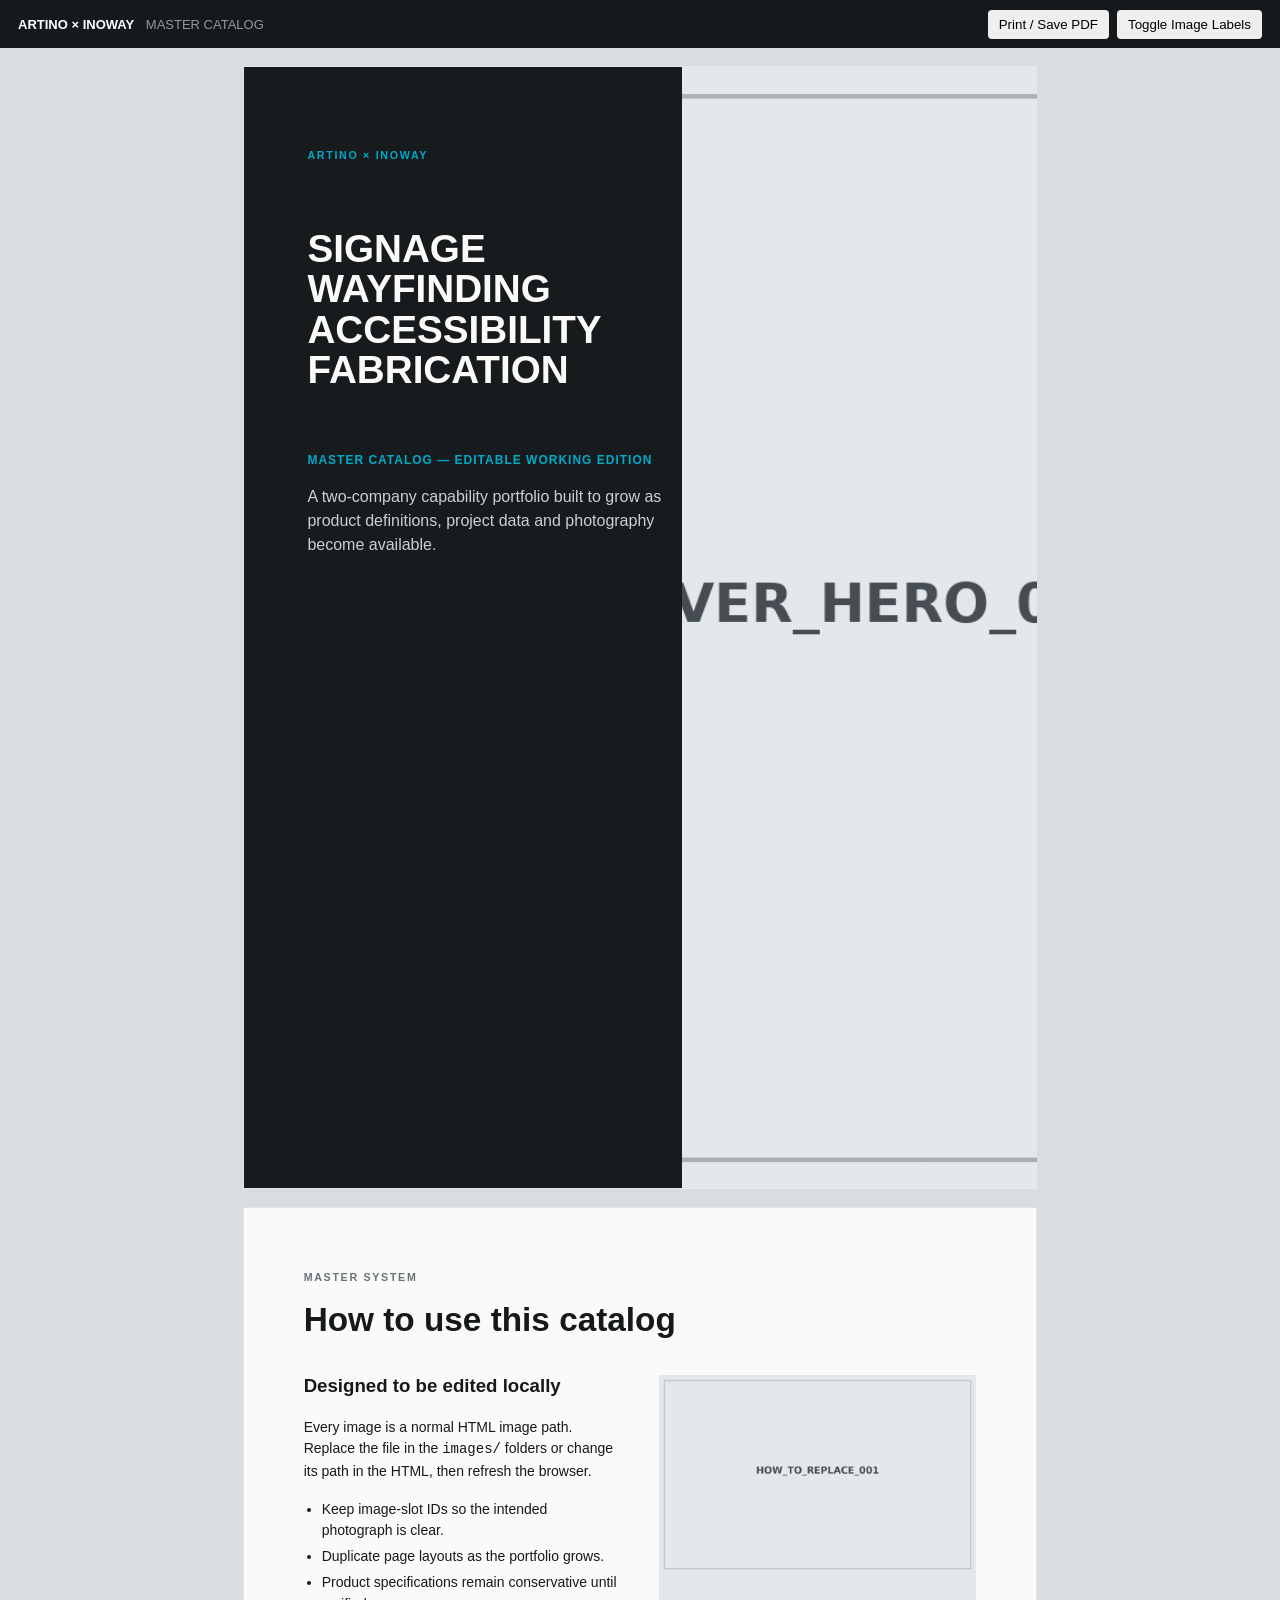
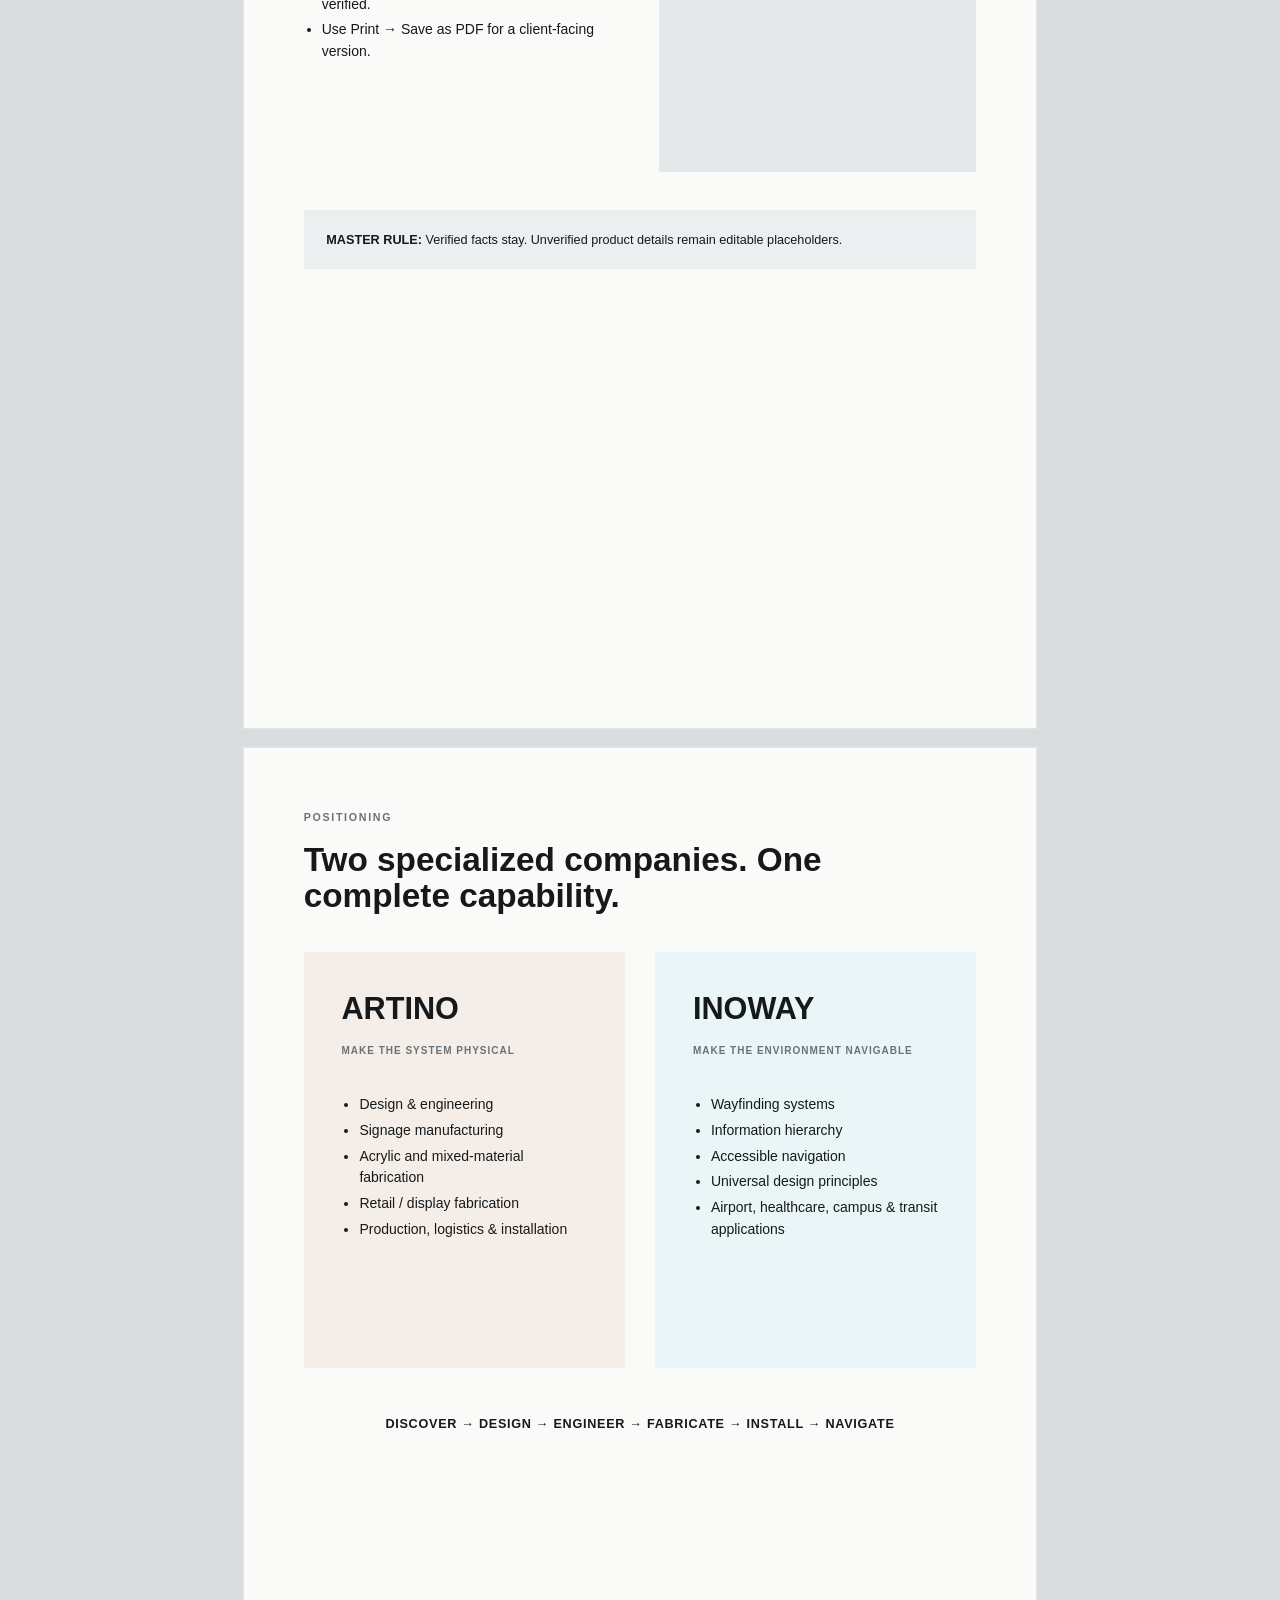
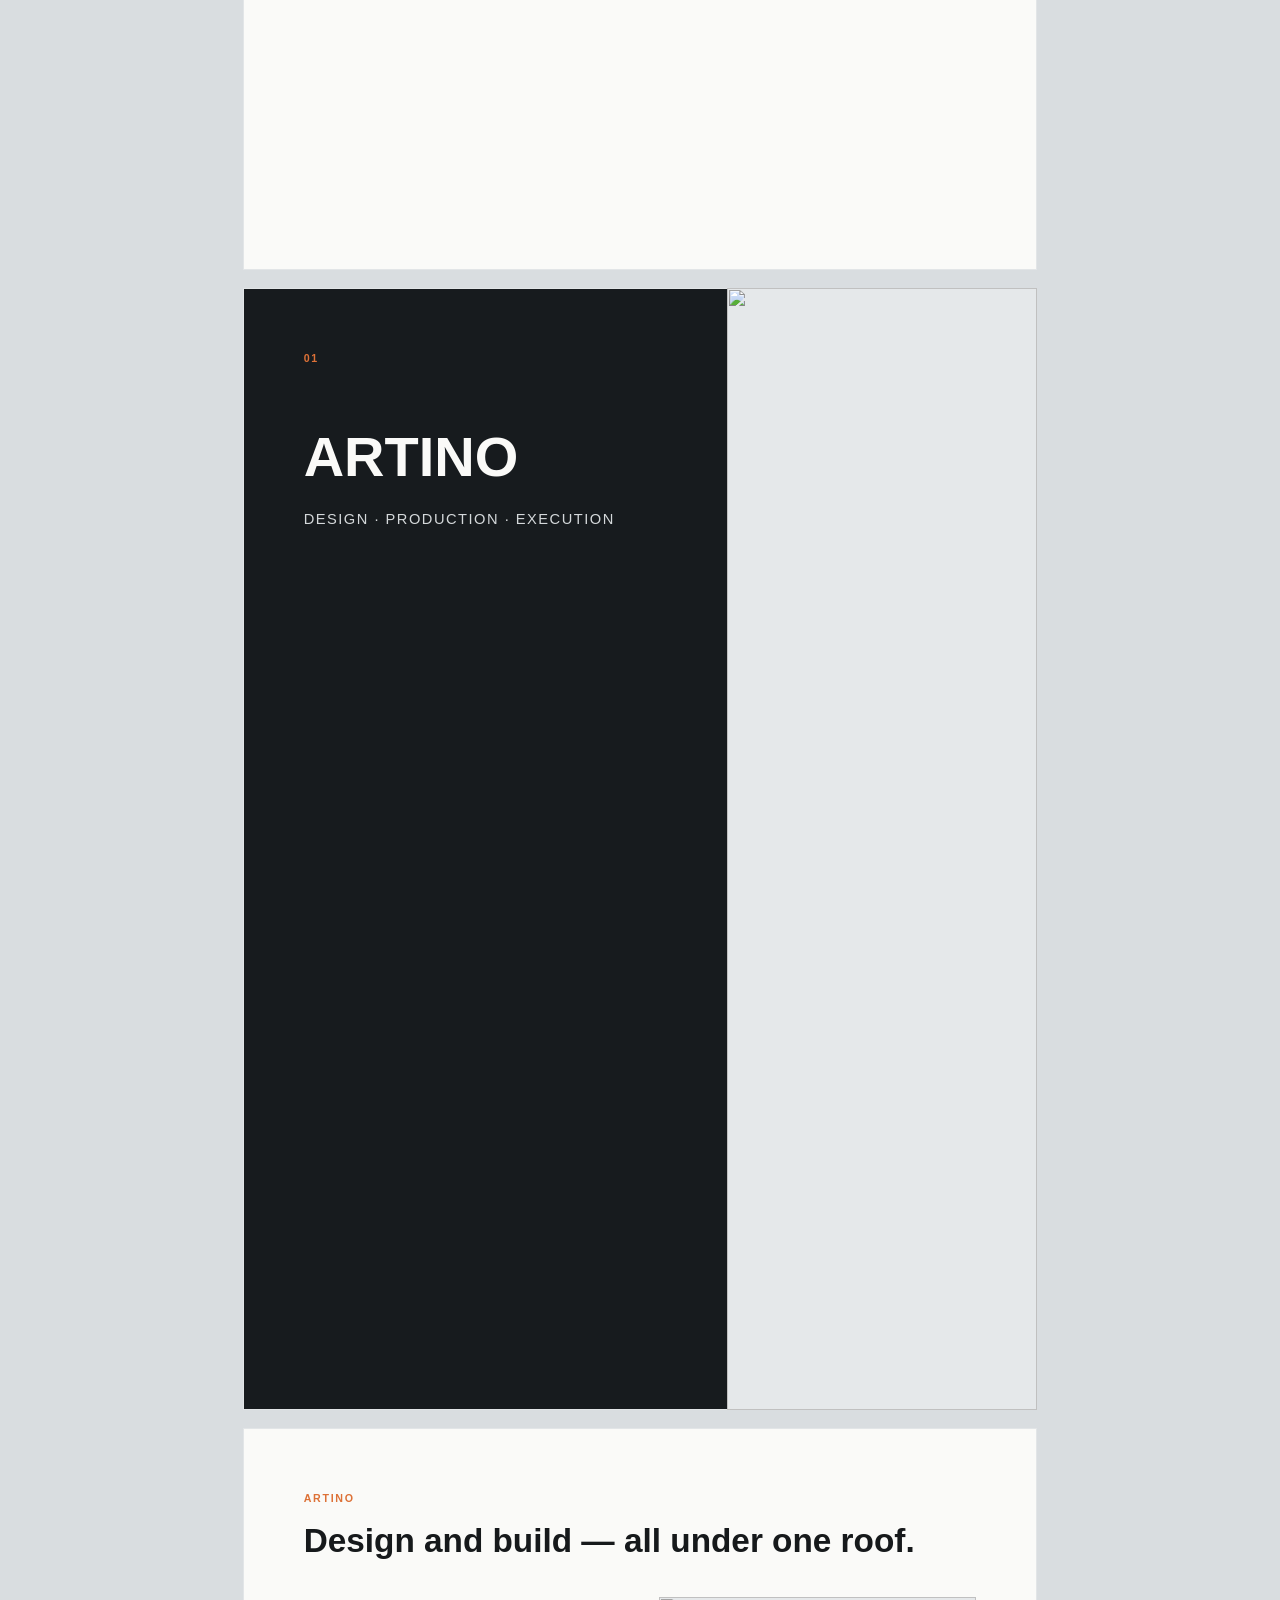
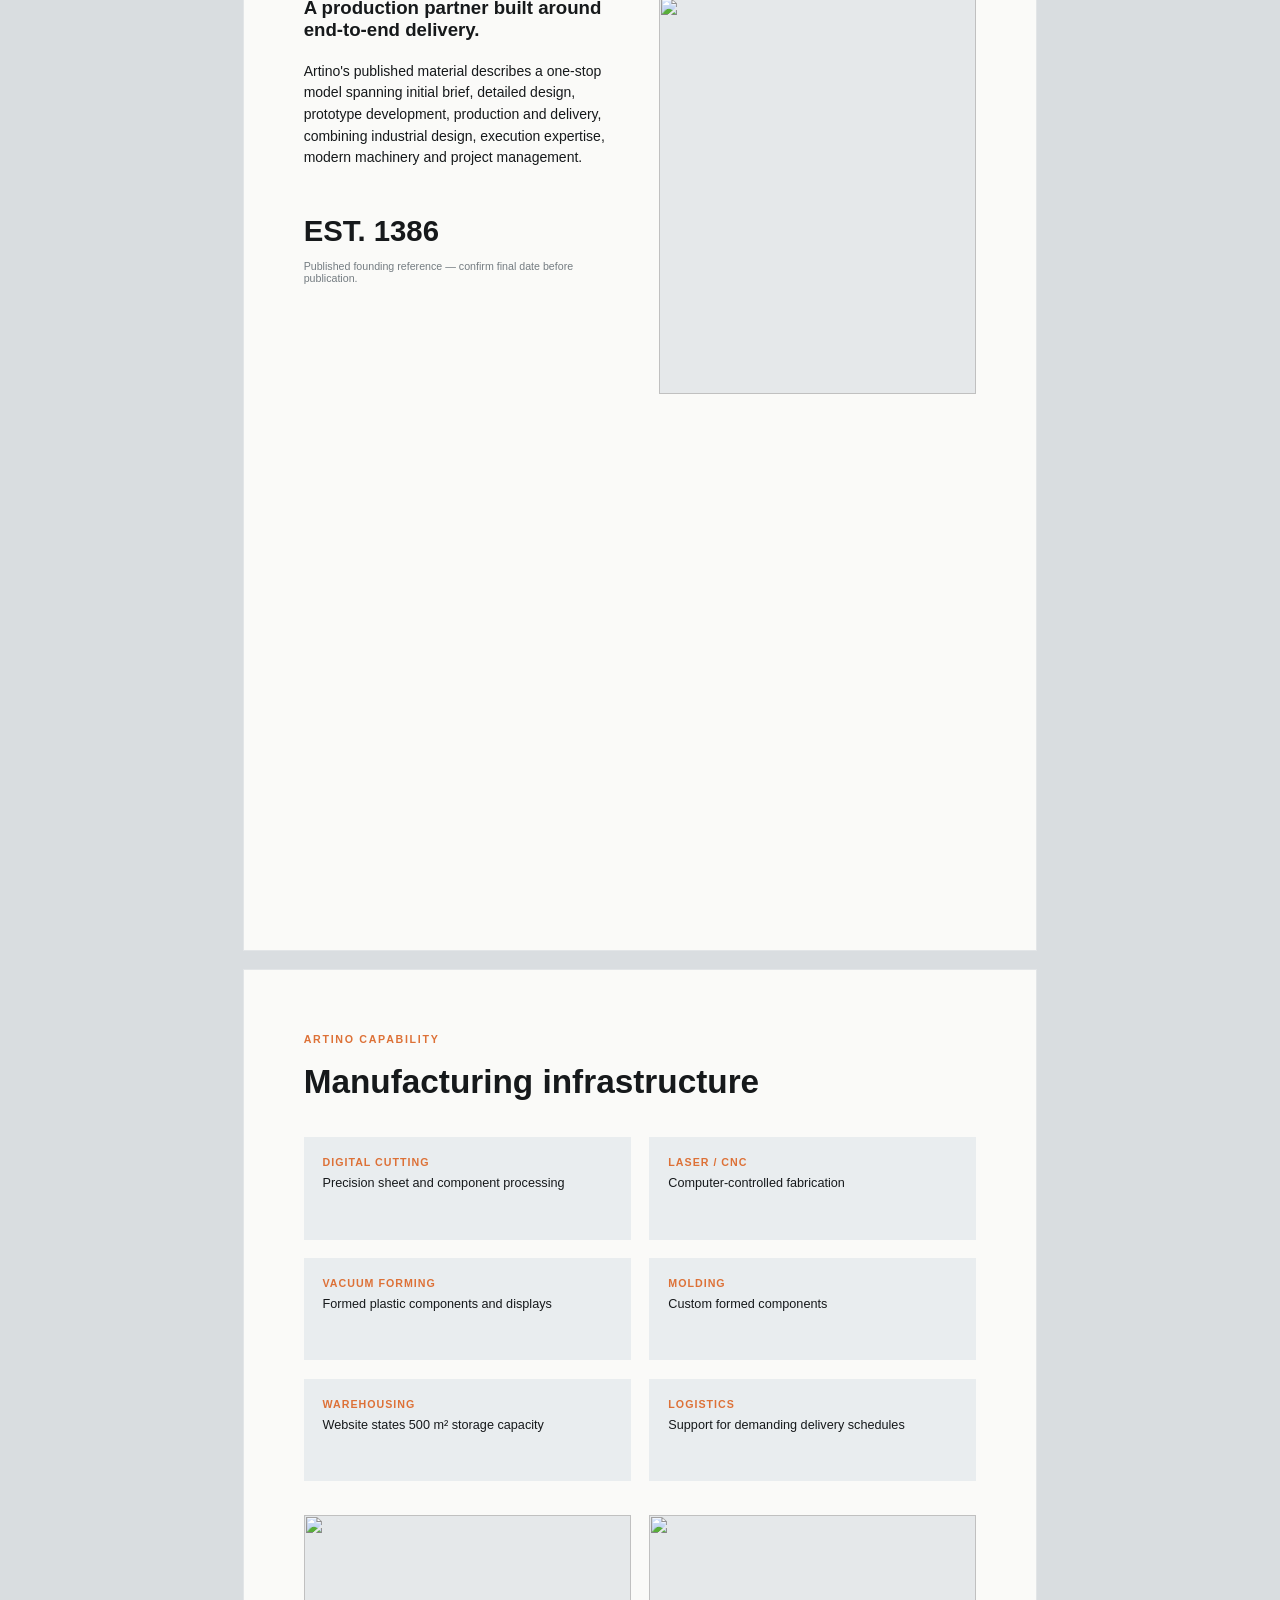
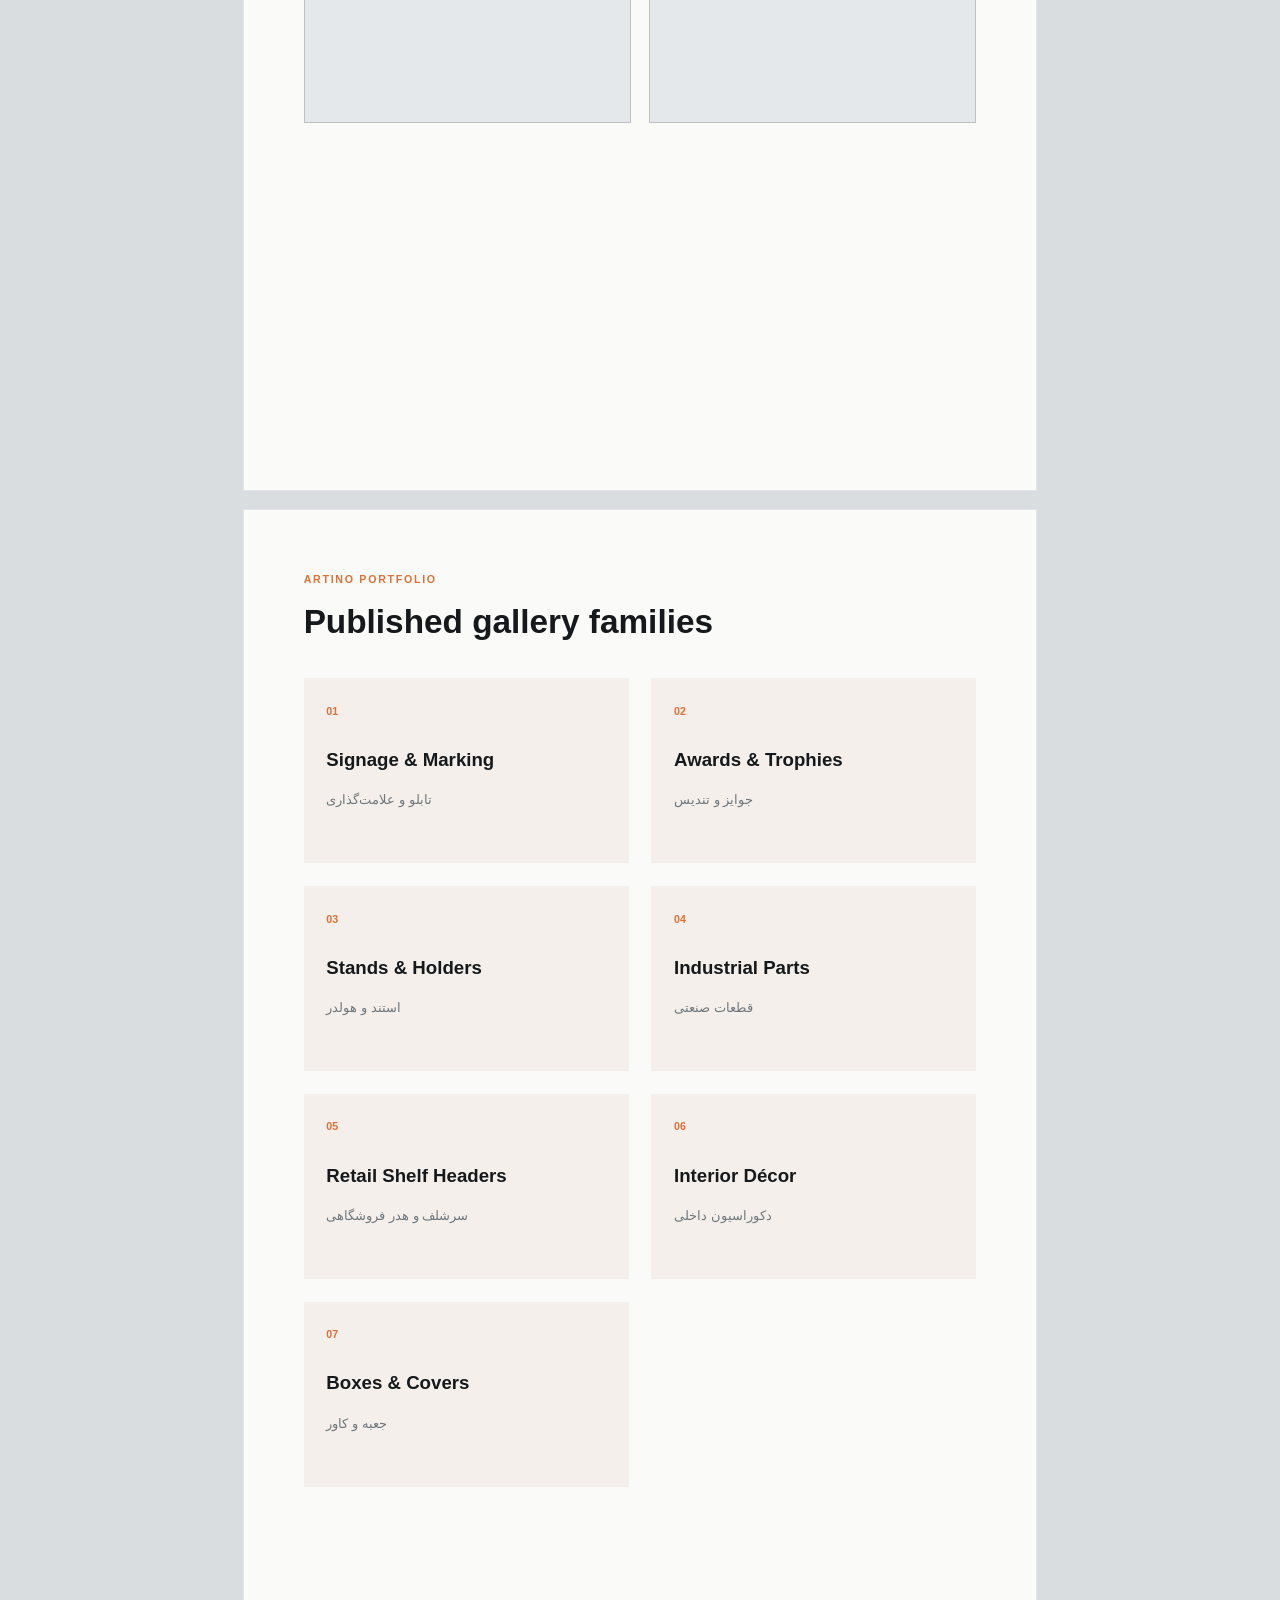
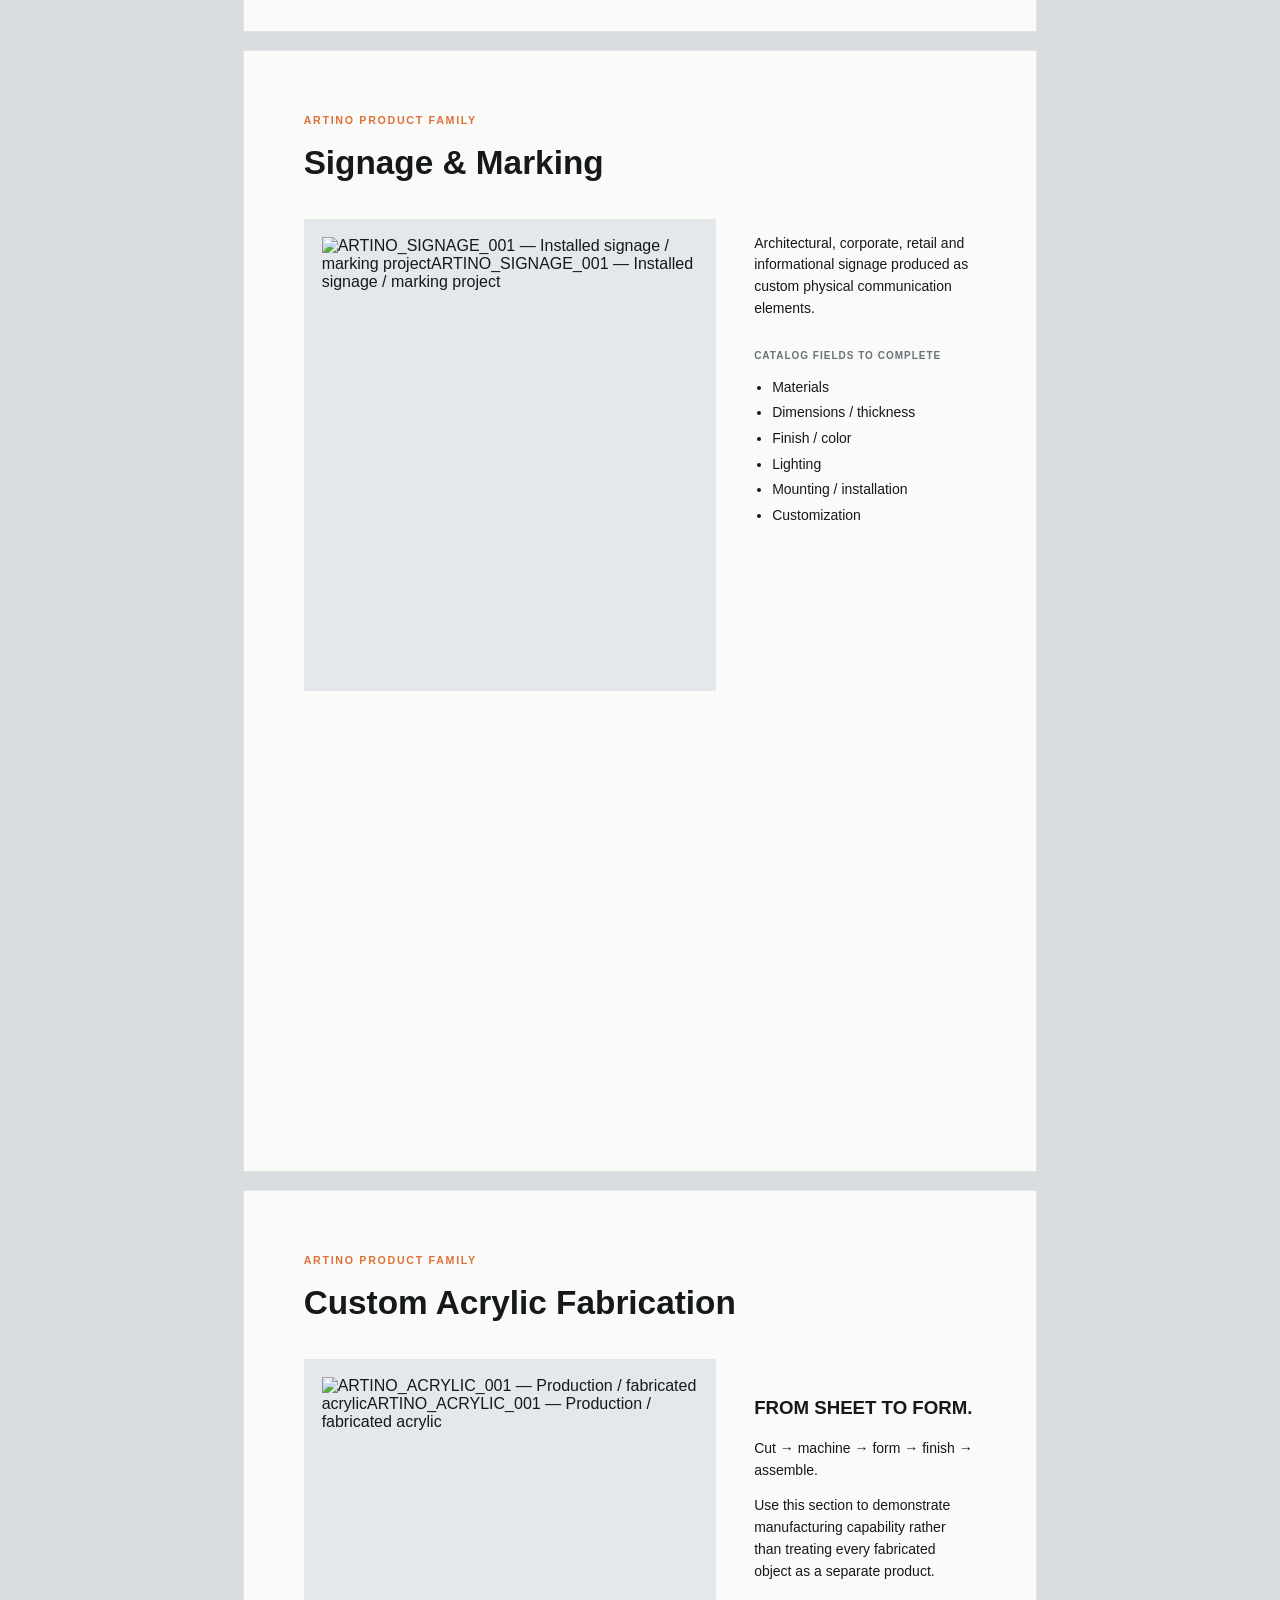
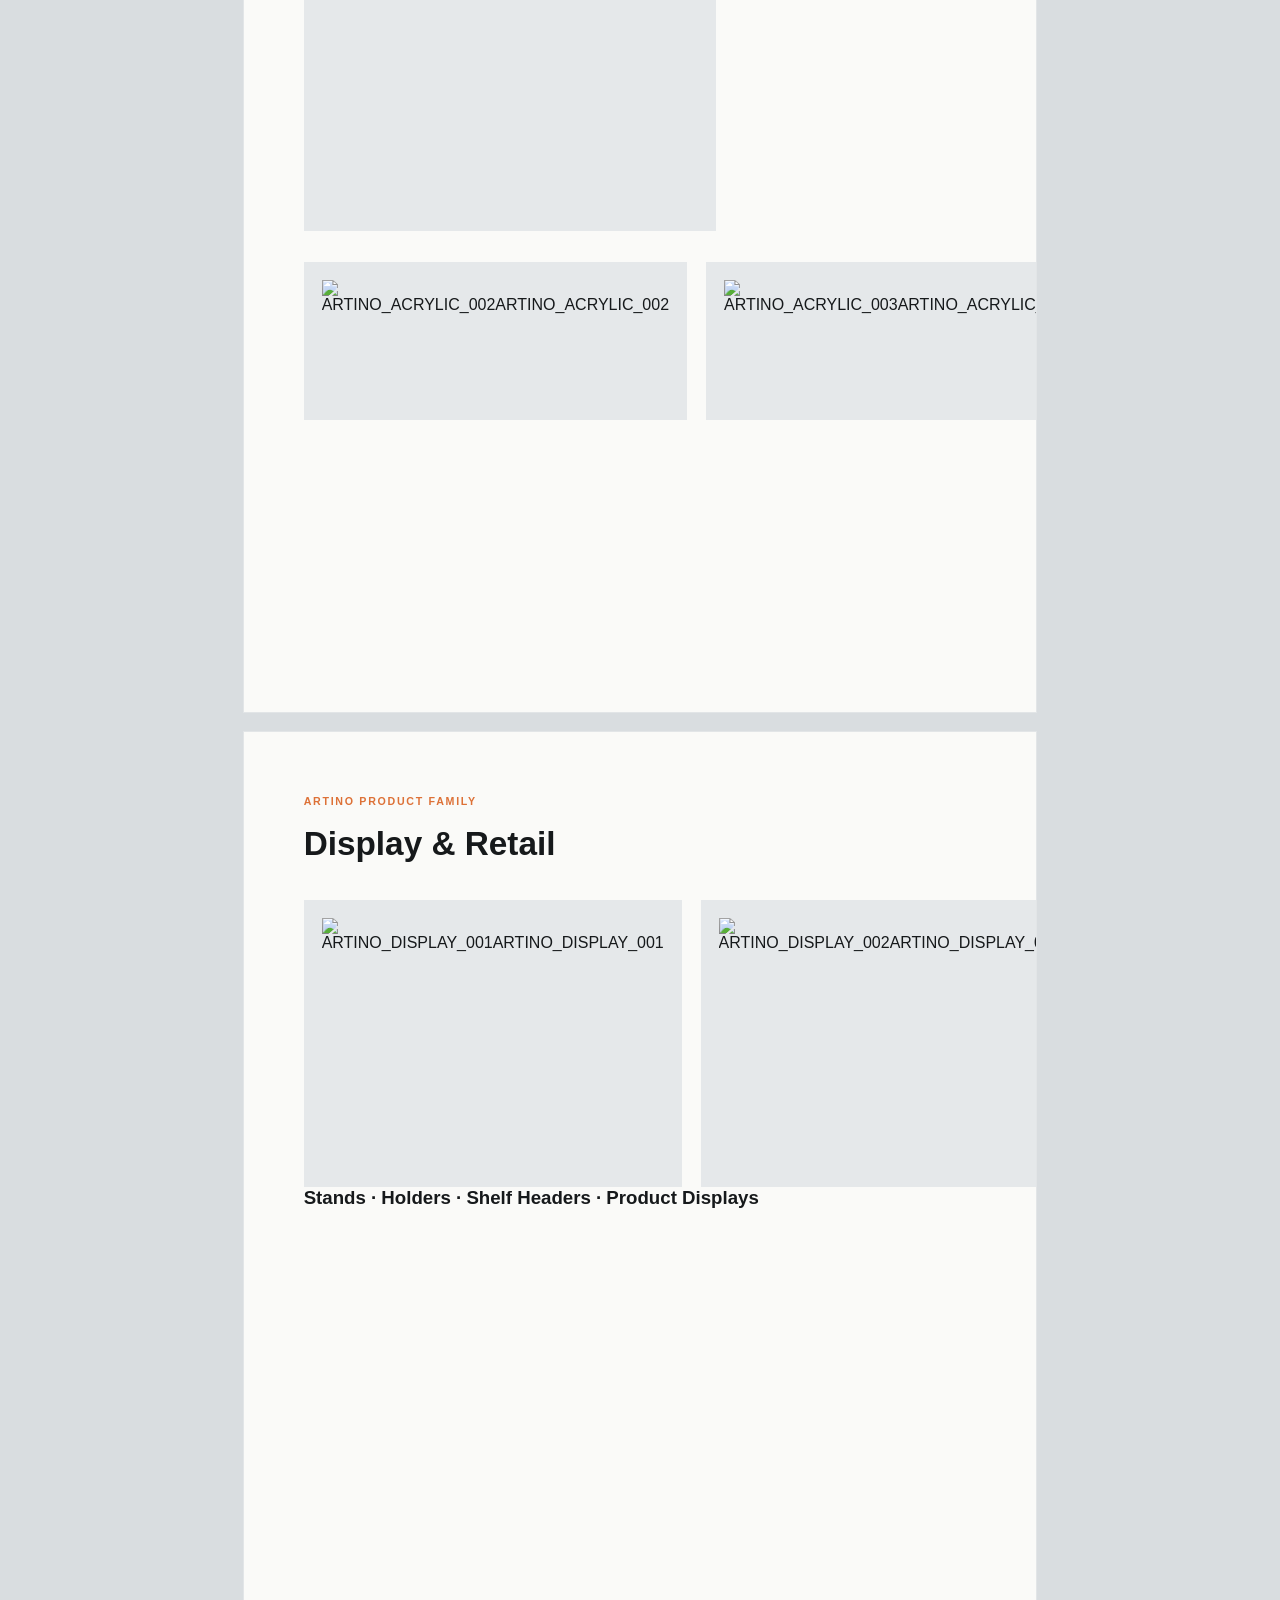
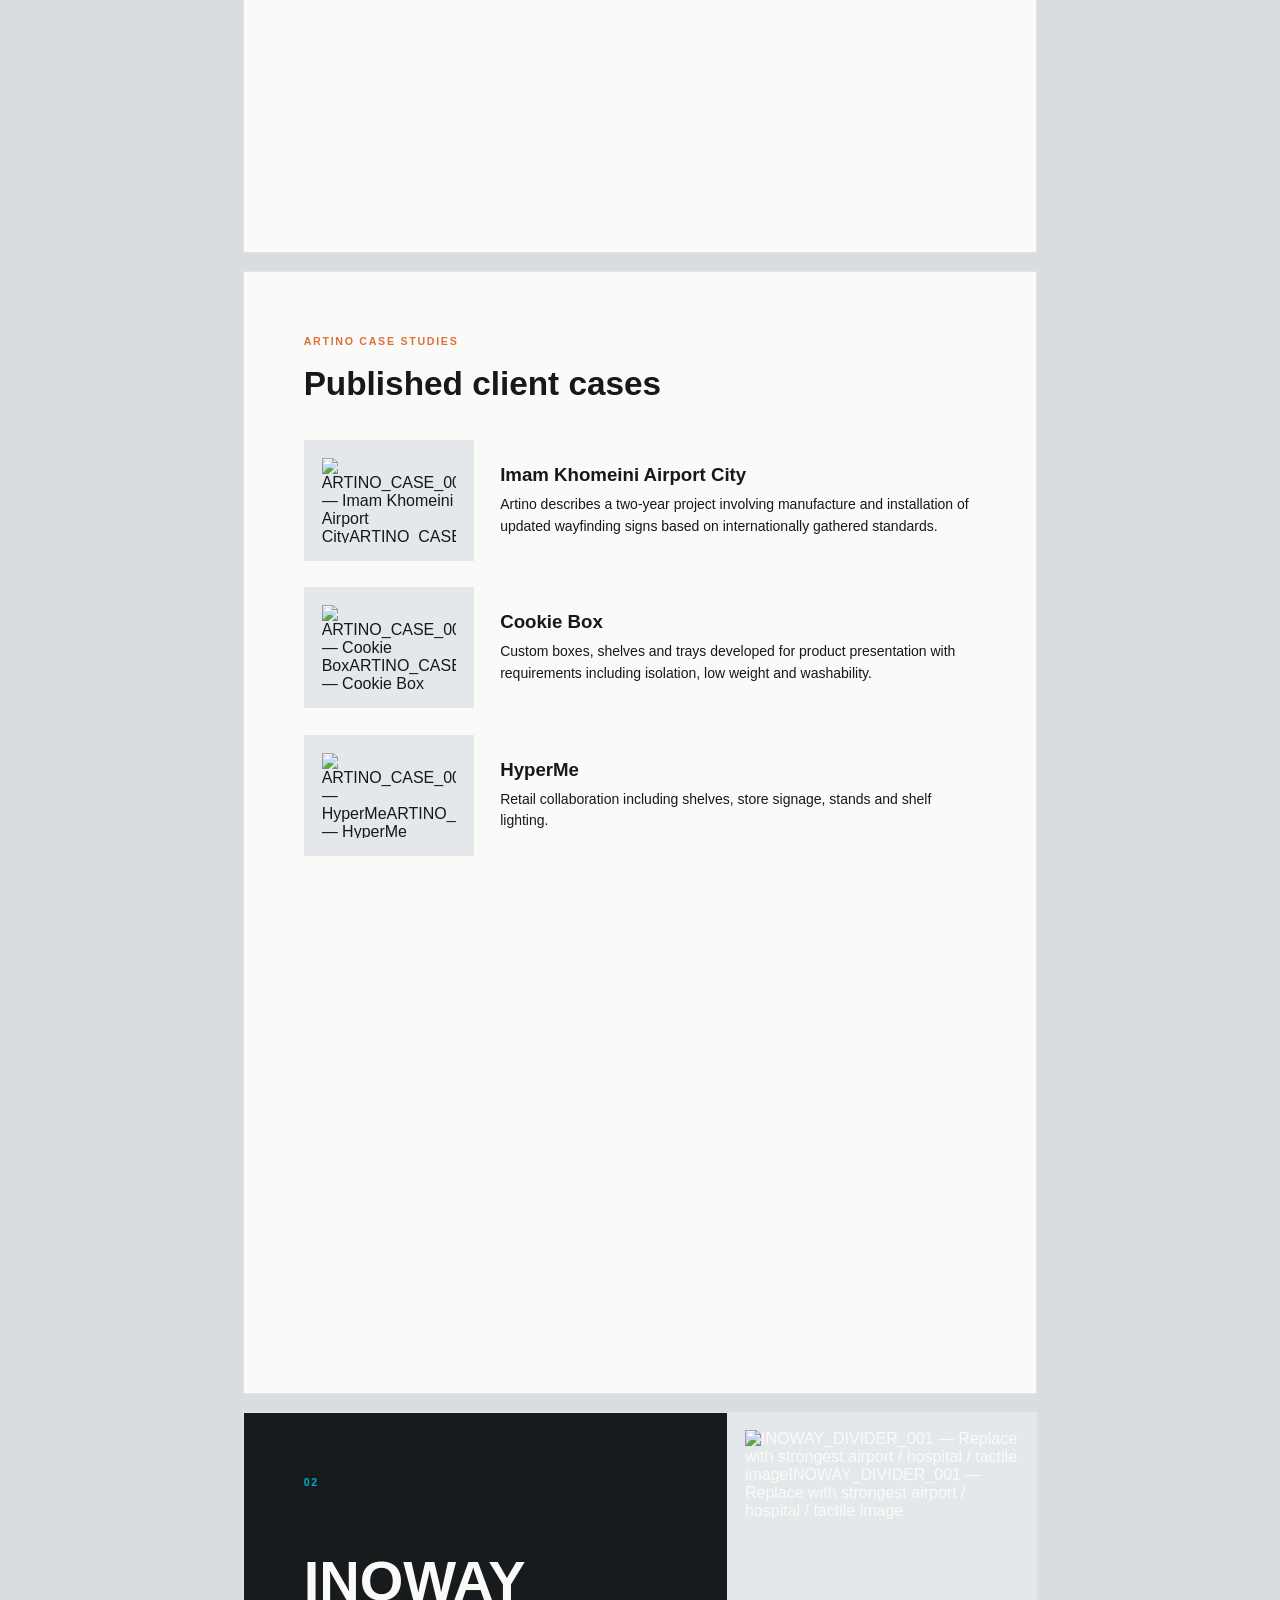
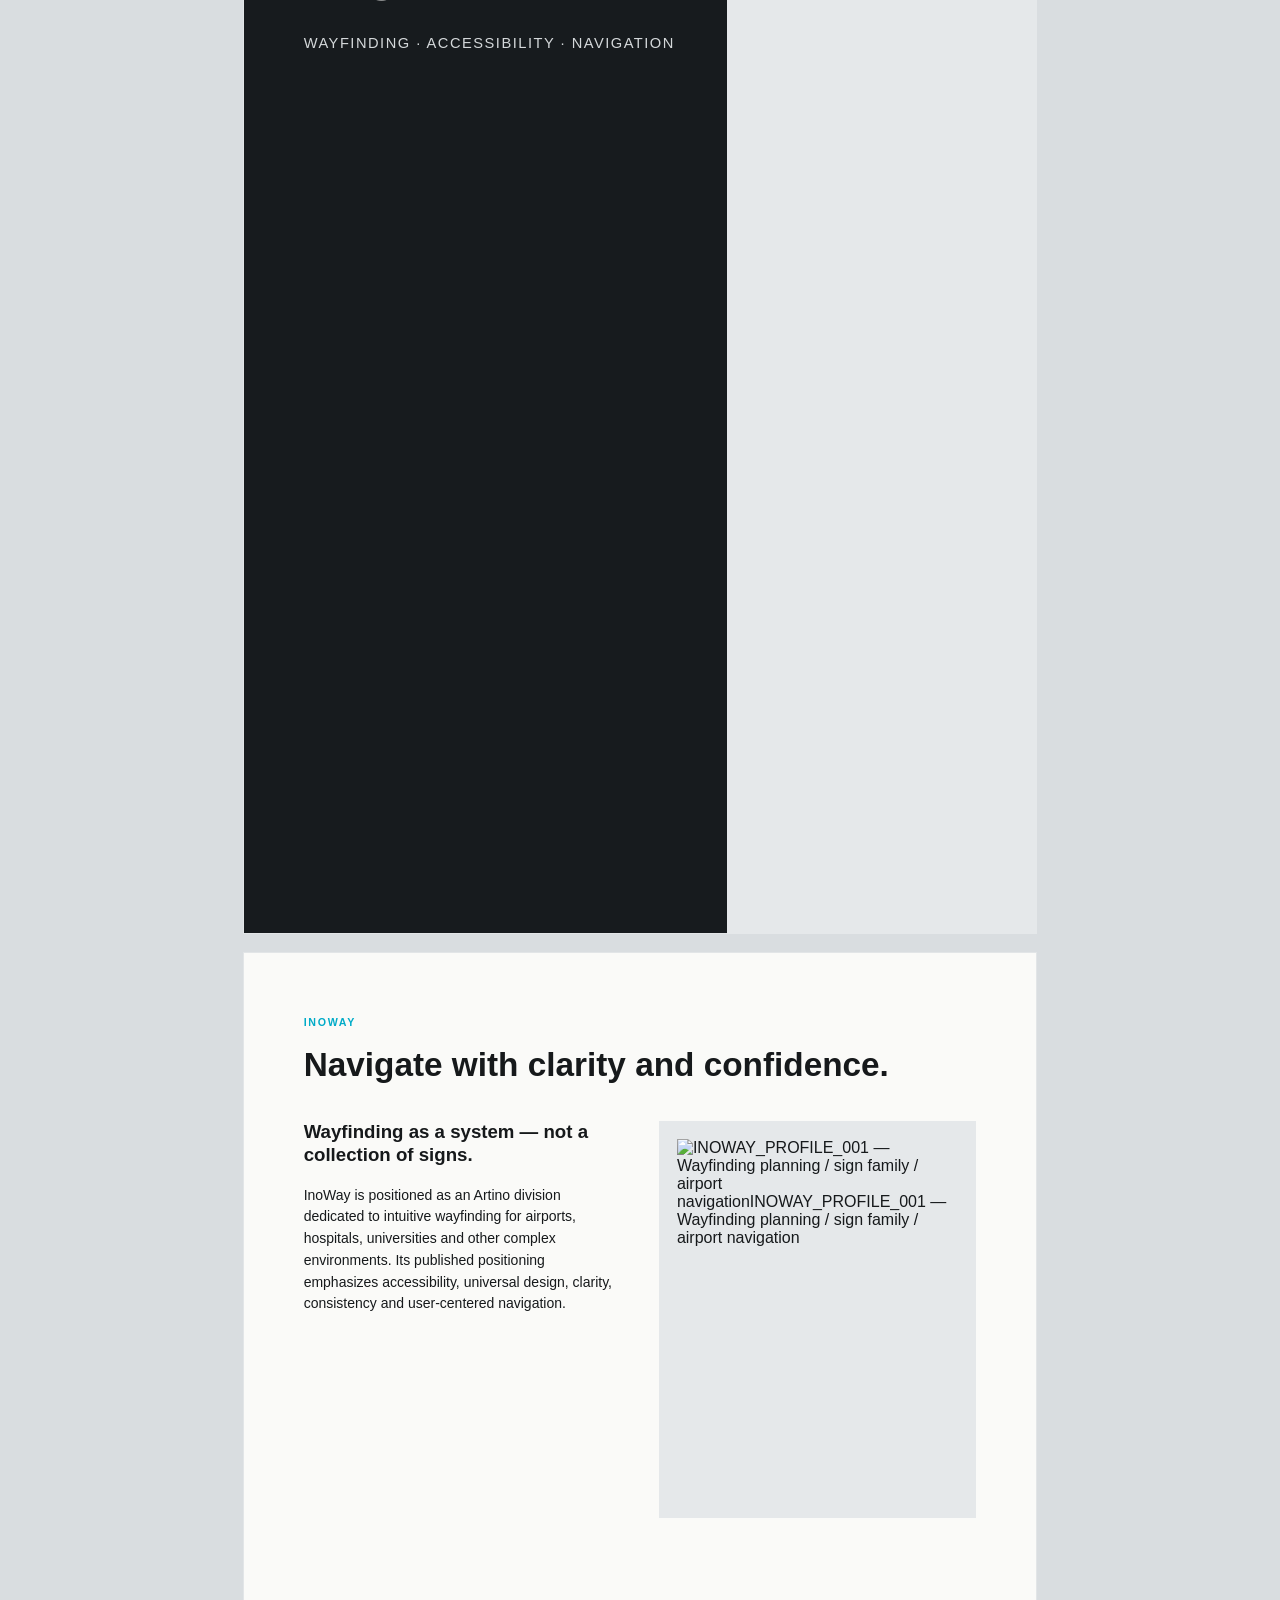
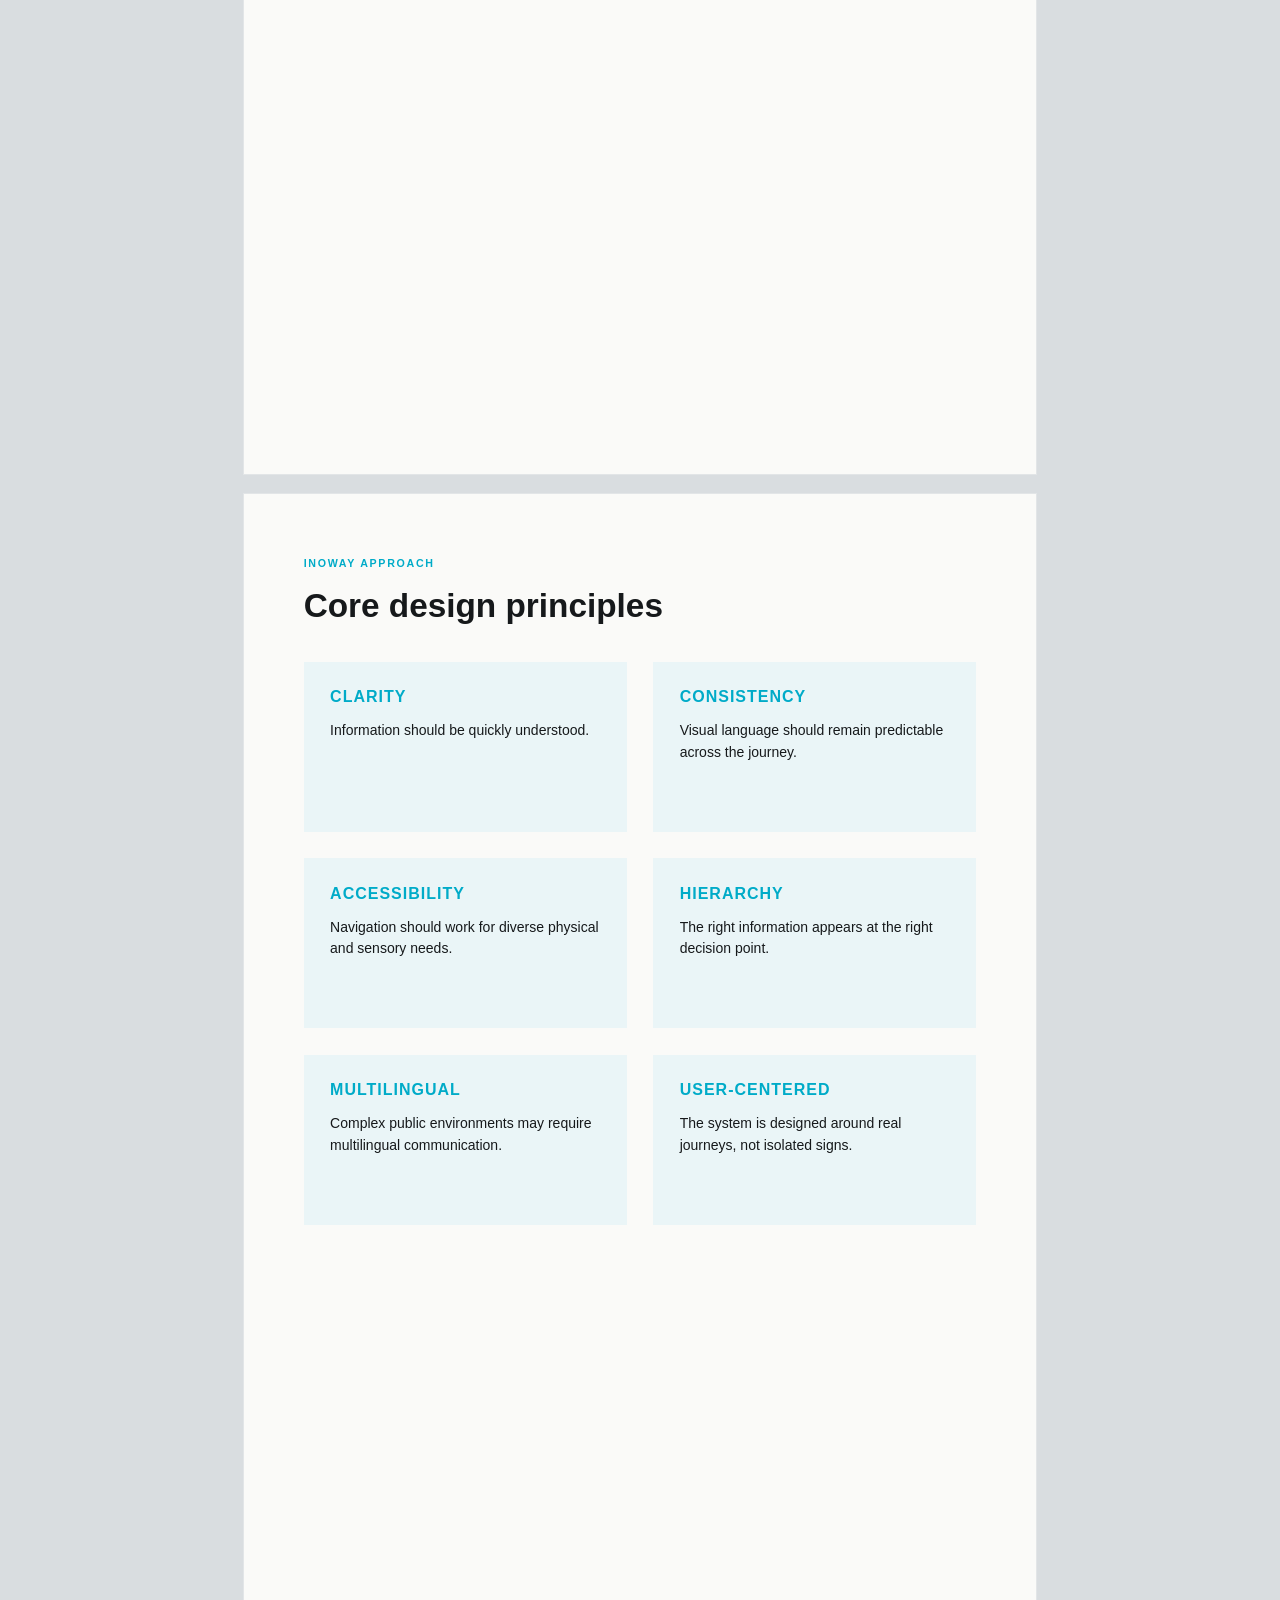
==== index.html @ e4cf4b59 "intial upload" ====
<!doctype html>
<html lang="en">
<head>
<meta charset="utf-8">
<meta name="viewport" content="width=device-width,initial-scale=1">
<title>Artino × InoWay — Master Catalog</title>
<link rel="stylesheet" href="styles.css">
</head>
<body>
<header class="builder-bar">
  <div><strong>ARTINO × INOWAY</strong> <span>MASTER CATALOG</span></div>
  <div class="builder-actions">
    <button onclick="window.print()">Print / Save PDF</button>
    <button onclick="togglePlaceholders()">Toggle Image Labels</button>
  </div>
</header>

<main id="catalog">

<section class="page cover dark">
  <div class="cover-copy">
    <div class="eyebrow">ARTINO × INOWAY</div>
    <h1>SIGNAGE<br>WAYFINDING<br>ACCESSIBILITY<br>FABRICATION</h1>
    <p class="accent">MASTER CATALOG — EDITABLE WORKING EDITION</p>
    <p>A two-company capability portfolio built to grow as product definitions, project data and photography become available.</p>
  </div>
  <img class="hero-img" src="images/cover-hero.jpg" data-label="COVER_HERO_001 — Replace with strongest combined project image" alt="">
</section>

<section class="page">
  <div class="eyebrow">MASTER SYSTEM</div><h2>How to use this catalog</h2>
  <div class="two-col">
    <div>
      <h3>Designed to be edited locally</h3>
      <p>Every image is a normal HTML image path. Replace the file in the <code>images/</code> folders or change its path in the HTML, then refresh the browser.</p>
      <ul><li>Keep image-slot IDs so the intended photograph is clear.</li><li>Duplicate page layouts as the portfolio grows.</li><li>Product specifications remain conservative until verified.</li><li>Use Print → Save as PDF for a client-facing version.</li></ul>
    </div>
    <div class="image-card"><img src="images/how-to.jpg" data-label="HOW_TO_REPLACE_001 — Example product/project photograph" alt=""></div>
  </div>
  <div class="note"><strong>MASTER RULE:</strong> Verified facts stay. Unverified product details remain editable placeholders.</div>
</section>

<section class="page">
  <div class="eyebrow">POSITIONING</div><h2>Two specialized companies. One complete capability.</h2>
  <div class="company-grid">
    <article class="company artino"><h3>ARTINO</h3><h4>MAKE THE SYSTEM PHYSICAL</h4><ul><li>Design & engineering</li><li>Signage manufacturing</li><li>Acrylic and mixed-material fabrication</li><li>Retail / display fabrication</li><li>Production, logistics & installation</li></ul></article>
    <article class="company inoway"><h3>INOWAY</h3><h4>MAKE THE ENVIRONMENT NAVIGABLE</h4><ul><li>Wayfinding systems</li><li>Information hierarchy</li><li>Accessible navigation</li><li>Universal design principles</li><li>Airport, healthcare, campus & transit applications</li></ul></article>
  </div>
  <div class="process-line">DISCOVER → DESIGN → ENGINEER → FABRICATE → INSTALL → NAVIGATE</div>
</section>

<section class="page dark divider">
  <div class="eyebrow orange">01</div><h1>ARTINO</h1><p>DESIGN · PRODUCTION · EXECUTION</p>
  <img class="side-img" src="images/artino/hero.jpg" data-label="ARTINO_DIVIDER_001 — Replace with strongest Artino factory / project image" alt="">
</section>

<section class="page">
  <div class="eyebrow orange">ARTINO</div><h2>Design and build — all under one roof.</h2>
  <div class="two-col">
    <div><h3>A production partner built around end-to-end delivery.</h3>
      <p>Artino's published material describes a one-stop model spanning initial brief, detailed design, prototype development, production and delivery, combining industrial design, execution expertise, modern machinery and project management.</p>
      <div class="stat">EST. 1386 <span>Published founding reference — confirm final date before publication.</span></div>
    </div>
    <img class="image-card" src="images/artino/profile.jpg" data-label="ARTINO_PROFILE_001 — Factory, team or signature completed project" alt="">
  </div>
</section>

<section class="page">
  <div class="eyebrow orange">ARTINO CAPABILITY</div><h2>Manufacturing infrastructure</h2>
  <div class="cap-grid">
    <div><b>DIGITAL CUTTING</b><span>Precision sheet and component processing</span></div>
    <div><b>LASER / CNC</b><span>Computer-controlled fabrication</span></div>
    <div><b>VACUUM FORMING</b><span>Formed plastic components and displays</span></div>
    <div><b>MOLDING</b><span>Custom formed components</span></div>
    <div><b>WAREHOUSING</b><span>Website states 500 m² storage capacity</span></div>
    <div><b>LOGISTICS</b><span>Support for demanding delivery schedules</span></div>
  </div>
  <div class="two-img"><img src="images/artino/factory-01.jpg" data-label="ARTINO_FACTORY_001 — Machinery / production floor" alt=""><img src="images/artino/factory-02.jpg" data-label="ARTINO_FACTORY_002 — Warehouse / assembly detail" alt=""></div>
</section>

<section class="page">
  <div class="eyebrow orange">ARTINO PORTFOLIO</div><h2>Published gallery families</h2>
  <div class="family-grid">
    <div><b>01</b><h3>Signage & Marking</h3><small>تابلو و علامت‌گذاری</small></div>
    <div><b>02</b><h3>Awards & Trophies</h3><small>جوایز و تندیس</small></div>
    <div><b>03</b><h3>Stands & Holders</h3><small>استند و هولدر</small></div>
    <div><b>04</b><h3>Industrial Parts</h3><small>قطعات صنعتی</small></div>
    <div><b>05</b><h3>Retail Shelf Headers</h3><small>سرشلف و هدر فروشگاهی</small></div>
    <div><b>06</b><h3>Interior Décor</h3><small>دکوراسیون داخلی</small></div>
    <div><b>07</b><h3>Boxes & Covers</h3><small>جعبه و کاور</small></div>
  </div>
</section>

<section class="page">
  <div class="eyebrow orange">ARTINO PRODUCT FAMILY</div><h2>Signage & Marking</h2>
  <div class="product-layout"><img src="images/artino/signage/001.jpg" data-label="ARTINO_SIGNAGE_001 — Installed signage / marking project" alt="">
    <div><p>Architectural, corporate, retail and informational signage produced as custom physical communication elements.</p><h4>CATALOG FIELDS TO COMPLETE</h4><ul><li>Materials</li><li>Dimensions / thickness</li><li>Finish / color</li><li>Lighting</li><li>Mounting / installation</li><li>Customization</li></ul></div>
  </div>
</section>

<section class="page">
  <div class="eyebrow orange">ARTINO PRODUCT FAMILY</div><h2>Custom Acrylic Fabrication</h2>
  <div class="product-layout"><img src="images/artino/acrylic/001.jpg" data-label="ARTINO_ACRYLIC_001 — Production / fabricated acrylic" alt="">
    <div><h3>FROM SHEET TO FORM.</h3><p>Cut → machine → form → finish → assemble.</p><p>Use this section to demonstrate manufacturing capability rather than treating every fabricated object as a separate product.</p></div>
  </div>
  <div class="image-strip"><img src="images/artino/acrylic/002.jpg" data-label="ARTINO_ACRYLIC_002" alt=""><img src="images/artino/acrylic/003.jpg" data-label="ARTINO_ACRYLIC_003" alt=""><img src="images/artino/acrylic/004.jpg" data-label="ARTINO_ACRYLIC_004" alt=""></div>
</section>

<section class="page">
  <div class="eyebrow orange">ARTINO PRODUCT FAMILY</div><h2>Display & Retail</h2>
  <div class="image-strip large"><img src="images/artino/displays/001.jpg" data-label="ARTINO_DISPLAY_001" alt=""><img src="images/artino/displays/002.jpg" data-label="ARTINO_DISPLAY_002" alt=""><img src="images/artino/displays/003.jpg" data-label="ARTINO_DISPLAY_003" alt=""></div>
  <h3>Stands · Holders · Shelf Headers · Product Displays</h3>
</section>

<section class="page">
  <div class="eyebrow orange">ARTINO CASE STUDIES</div><h2>Published client cases</h2>
  <div class="case-list">
    <article><img src="images/artino/projects/airport-city.jpg" data-label="ARTINO_CASE_001 — Imam Khomeini Airport City" alt=""><div><h3>Imam Khomeini Airport City</h3><p>Artino describes a two-year project involving manufacture and installation of updated wayfinding signs based on internationally gathered standards.</p></div></article>
    <article><img src="images/artino/projects/cookie-box.jpg" data-label="ARTINO_CASE_002 — Cookie Box" alt=""><div><h3>Cookie Box</h3><p>Custom boxes, shelves and trays developed for product presentation with requirements including isolation, low weight and washability.</p></div></article>
    <article><img src="images/artino/projects/hyperme.jpg" data-label="ARTINO_CASE_003 — HyperMe" alt=""><div><h3>HyperMe</h3><p>Retail collaboration including shelves, store signage, stands and shelf lighting.</p></div></article>
  </div>
</section>

<section class="page dark divider">
  <div class="eyebrow cyan">02</div><h1>INOWAY</h1><p>WAYFINDING · ACCESSIBILITY · NAVIGATION</p>
  <img class="side-img" src="images/inoway/hero.jpg" data-label="INOWAY_DIVIDER_001 — Replace with strongest airport / hospital / tactile image" alt="">
</section>

<section class="page">
  <div class="eyebrow cyan">INOWAY</div><h2>Navigate with clarity and confidence.</h2>
  <div class="two-col">
    <div><h3>Wayfinding as a system — not a collection of signs.</h3>
      <p>InoWay is positioned as an Artino division dedicated to intuitive wayfinding for airports, hospitals, universities and other complex environments. Its published positioning emphasizes accessibility, universal design, clarity, consistency and user-centered navigation.</p>
    </div>
    <img class="image-card" src="images/inoway/profile.jpg" data-label="INOWAY_PROFILE_001 — Wayfinding planning / sign family / airport navigation" alt="">
  </div>
</section>

<section class="page">
  <div class="eyebrow cyan">INOWAY APPROACH</div><h2>Core design principles</h2>
  <div class="principles">
    <div><b>CLARITY</b><p>Information should be quickly understood.</p></div>
    <div><b>CONSISTENCY</b><p>Visual language should remain predictable across the journey.</p></div>
    <div><b>ACCESSIBILITY</b><p>Navigation should work for diverse physical and sensory needs.</p></div>
    <div><b>HIERARCHY</b><p>The right information appears at the right decision point.</p></div>
    <div><b>MULTILINGUAL</b><p>Complex public environments may require multilingual communication.</p></div>
    <div><b>USER-CENTERED</b><p>The system is designed around real journeys, not isolated signs.</p></div>
  </div>
</section>

<section class="page">
  <div class="eyebrow cyan">INOWAY SECTORS</div><h2>Published wayfinding applications</h2>
  <div class="family-grid inoway-grid">
    <div><b>01</b><h3>International Airports</h3></div><div><b>02</b><h3>Local Airports</h3></div>
    <div><b>03</b><h3>Hospitals</h3></div><div><b>04</b><h3>Universities</h3></div>
    <div><b>05</b><h3>Subway Stations</h3></div><div><b>06</b><h3>Malls</h3></div>
    <div><b>07</b><h3>Emergency</h3></div><div><b>08</b><h3>Parking</h3></div>
  </div>
</section>

<section class="page">
  <div class="eyebrow cyan">INOWAY</div><h2>Airport wayfinding</h2>
  <div class="product-layout"><img src="images/inoway/wayfinding/airport.jpg" data-label="INOWAY_AIRPORT_001 — Airport wayfinding" alt="">
    <div><h3>ARRIVAL → CHECK-IN → SECURITY → GATES → BAGGAGE → EXIT</h3><p>Multilingual and user-centered navigation for complex airport journeys.</p><h4>BUILD WITH</h4><ul><li>Journey / decision-point map</li><li>Sign family overview</li><li>Accessibility requirements</li><li>Material & mounting system</li><li>Typography / pictograms</li><li>Installed project imagery</li></ul></div>
  </div>
</section>

<section class="page">
  <div class="eyebrow cyan">INOWAY</div><h2>Healthcare wayfinding</h2>
  <div class="product-layout"><img src="images/inoway/wayfinding/hospital.jpg" data-label="INOWAY_HOSPITAL_001 — Hospital directional / identification signage" alt="">
    <div><h3>People should not have to ask where they are going.</h3><p>Accessible navigation for patients, visitors and staff, with emphasis on clarity and universal design.</p><ul><li>Departments</li><li>Rooms / clinics</li><li>Emergency</li><li>Reception</li><li>Waiting areas</li><li>Accessible routes</li></ul></div>
  </div>
</section>

<section class="page">
  <div class="eyebrow cyan">INOWAY</div><h2>Campus, transit, malls & parking</h2>
  <div class="four-grid">
    <div><img src="images/inoway/wayfinding/university.jpg" data-label="INOWAY_UNIVERSITY_001" alt=""><h3>Universities</h3><p>Entrance → Building → Floor → Department → Room.</p></div>
    <div><img src="images/inoway/wayfinding/subway.jpg" data-label="INOWAY_SUBWAY_001" alt=""><h3>Transit</h3><p>Clear navigation for high-traffic urban environments.</p></div>
    <div><img src="images/inoway/wayfinding/mall.jpg" data-label="INOWAY_MALL_001" alt=""><h3>Malls</h3><p>Discover → Navigate → Find → Exit.</p></div>
    <div><img src="images/inoway/wayfinding/parking.jpg" data-label="INOWAY_PARKING_001" alt=""><h3>Parking</h3><p>Rules, areas, conditions and driver navigation.</p></div>
  </div>
</section>

<section class="page">
  <div class="eyebrow cyan">INOWAY</div><h2>Accessibility is part of the system.</h2>
  <div class="two-col"><div><h3>WAYFINDING FOR EVERYONE.</h3><p>InoWay’s positioning places inclusive experiences and universal design at the center of wayfinding.</p>
    <div class="mini-grid"><b>TACTILE</b><b>BRAILLE</b><b>HIGH CONTRAST</b><b>PICTOGRAMS</b><b>MULTILINGUAL</b><b>ACCESSIBLE ROUTES</b></div>
  </div><img class="image-card" src="images/inoway/accessibility/tactile-braille.jpg" data-label="INOWAY_ACCESS_001 — Tactile / Braille / accessible signage close-up" alt=""></div>
</section>

<section class="page">
  <div class="eyebrow cyan">INOWAY PRODUCT FRAMEWORK</div><h2>A sign family, not isolated products.</h2>
  <div class="system-list">
    <div><b>DIRECTIONAL</b><span>Move people toward destinations</span></div>
    <div><b>IDENTIFICATION</b><span>Confirm place / room / facility</span></div>
    <div><b>INFORMATIONAL</b><span>Explain services and rules</span></div>
    <div><b>REGULATORY</b><span>Communicate restrictions / obligations</span></div>
    <div><b>EMERGENCY</b><span>Support escape and urgent navigation</span></div>
    <div><b>ACCESSIBILITY</b><span>Tactile, Braille and inclusive information</span></div>
    <div><b>MAPS / DIRECTORIES</b><span>Orient users within complex environments</span></div>
    <div><b>DIGITAL / INTERACTIVE</b><span>Reserved for verified future system content</span></div>
  </div>
</section>

<section class="page">
  <div class="eyebrow">COMBINED DELIVERY</div><h2>From concept to installed experience.</h2>
  <div class="steps">
    <div><b>01</b><strong>DISCOVER</strong><span>Environment, users, journeys</span></div>
    <div><b>02</b><strong>DESIGN</strong><span>Information and visual system</span></div>
    <div><b>03</b><strong>ENGINEER</strong><span>Materials, structure, fabrication</span></div>
    <div><b>04</b><strong>PROTOTYPE</strong><span>Test form, legibility, usability</span></div>
    <div><b>05</b><strong>PRODUCE</strong><span>Manufacture and quality control</span></div>
    <div><b>06</b><strong>INSTALL</strong><span>Site implementation</span></div>
    <div><b>07</b><strong>EXPERIENCE</strong><span>People navigate with confidence</span></div>
  </div>
</section>

<section class="page">
  <div class="eyebrow">COMBINED PORTFOLIO</div><h2>Capability matrix</h2>
  <table><thead><tr><th>Capability</th><th>InoWay</th><th>Artino</th></tr></thead><tbody>
  <tr><td>Wayfinding strategy</td><td>●</td><td></td></tr><tr><td>Information hierarchy</td><td>●</td><td></td></tr><tr><td>Accessibility / universal design</td><td>●</td><td>●</td></tr><tr><td>Signage design</td><td>●</td><td>●</td></tr><tr><td>Signage manufacturing</td><td></td><td>●</td></tr><tr><td>Acrylic fabrication</td><td></td><td>●</td></tr><tr><td>CNC / laser / digital cutting</td><td></td><td>●</td></tr><tr><td>Vacuum forming / molding</td><td></td><td>●</td></tr><tr><td>Retail displays</td><td></td><td>●</td></tr><tr><td>Project installation</td><td>●</td><td>●</td></tr><tr><td>Airport applications</td><td>●</td><td>●</td></tr><tr><td>Hospital / campus / transit applications</td><td>●</td><td>●</td></tr>
  </tbody></table>
</section>

<section class="page">
  <div class="eyebrow">REUSABLE LAYOUT</div><h2>Project case-study template</h2>
  <div class="product-layout"><img src="images/projects/project-template.jpg" data-label="PROJECT_XXX_HERO — Main installed project image" alt="">
    <div><h1 class="placeholder">PROJECT NAME</h1><p class="meta">SECTOR / LOCATION / YEAR</p><h4>SCOPE</h4><p>Design · Engineering · Fabrication · Installation</p><h4>DELIVERABLES</h4><ul><li>Directional signage</li><li>Identification signage</li><li>Accessible signage</li><li>Custom fabrication</li></ul></div>
  </div>
</section>

<section class="page">
  <div class="eyebrow">REUSABLE LAYOUT</div><h2>Product / sign-family template</h2>
  <div class="product-layout"><img src="images/projects/product-template.jpg" data-label="PRODUCT_XXX_MAIN — Main product image" alt="">
    <div><h1 class="placeholder">PRODUCT / FAMILY NAME</h1><p>Short catalog description goes here. Keep it factual, application-led and easy to scan.</p><div class="spec-grid"><span>Material<br><b>TO VERIFY</b></span><span>Size<br><b>TO VERIFY</b></span><span>Finish<br><b>TO VERIFY</b></span><span>Mounting<br><b>TO VERIFY</b></span><span>Lighting<br><b>TO VERIFY</b></span><span>Customization<br><b>TO VERIFY</b></span></div></div>
  </div>
</section>

<section class="page">
  <div class="eyebrow">ASSET PLAN</div><h2>Image slots to prioritize</h2>
  <div class="two-col">
    <div><h3 class="orange-text">ARTINO</h3><ul><li>Factory / machinery</li><li>Installed signage</li><li>Retail stands / shelf headers</li><li>Awards / trophies</li><li>Industrial parts</li><li>Interior décor</li><li>Boxes / trays / covers</li><li>Imam Khomeini Airport City</li></ul></div>
    <div><h3 class="cyan-text">INOWAY</h3><ul><li>International airport</li><li>Local airport</li><li>Hospital</li><li>University / campus</li><li>Subway / transit</li><li>Mall</li><li>Emergency / evacuation</li><li>Parking</li><li>Tactile / Braille</li><li>Coordinated sign family</li></ul></div>
  </div>
  <div class="note">Start with one strong hero image + two detail images per section. The master is designed to work before every product is individually defined.</div>
</section>

<section class="page internal">
  <div class="eyebrow">INTERNAL</div><h2>Verification before final publication</h2>
  <ul><li>Confirm Artino founding year: website material contains 1386 and 1380 references.</li><li>Confirm exact materials routinely offered.</li><li>Confirm machine models, bed sizes and maximum dimensions.</li><li>Confirm signage construction and illumination systems.</li><li>Confirm current certifications and standards.</li><li>Verify InoWay project names, locations and completed scopes.</li><li>Verify tactile / Braille specifications and standards.</li><li>Confirm final brand relationship wording.</li><li>Confirm image usage rights.</li></ul>
  <div class="warning">INTERNAL SLIDE — DELETE BEFORE CLIENT EXPORT</div>
</section>

<section class="page dark cover">
  <div class="cover-copy"><h1>FROM MATERIAL<br>TO MEANING.</h1><p class="accent">ARTINO × INOWAY</p><p>A scalable master for signage, fabrication, wayfinding and accessible environmental communication.</p></div>
  <img class="hero-img" src="images/closing-hero.jpg" data-label="CLOSING_HERO_001 — Replace with strongest finished environment image" alt="">
</section>

</main>
<script src="script.js"></script>
</body>
</html>
---- styles.css ----
@page{size:A4;margin:0}
*{box-sizing:border-box}
html,body{margin:0;padding:0;background:#d9dde0;color:#16191b;font-family:Arial,Helvetica,sans-serif}
body{padding-top:48px}
.builder-bar{position:fixed;z-index:1000;top:0;left:0;right:0;height:48px;background:#15191c;color:#fff;display:flex;align-items:center;justify-content:space-between;padding:0 18px;font-size:13px}
.builder-bar span{opacity:.55;margin-left:8px}
.builder-actions{display:flex;gap:8px}.builder-actions button{border:0;padding:7px 11px;border-radius:4px;cursor:pointer}
.page{position:relative;width:210mm;height:297mm;margin:18px auto;background:#fafaf8;padding:17mm 16mm;overflow:hidden;break-after:page;page-break-after:always}
.dark{background:#171b1e;color:#fafaf8}.cover{padding:0}.cover-copy{position:absolute;left:17mm;top:22mm;width:94mm;z-index:2}.cover h1{font-size:29pt;line-height:1.04;margin:18mm 0 16mm}.cover p{font-size:12pt;line-height:1.5;color:#cbd0d3}.hero-img{position:absolute;right:0;top:0;width:94mm;height:100%;object-fit:cover}.eyebrow{font-size:8pt;letter-spacing:1.7px;font-weight:700;color:#687278}.dark .eyebrow{color:#00abc8}.orange{color:#dd7137!important}.cyan{color:#00abc8!important}.accent{color:#00abc8!important;font-weight:700;letter-spacing:1px;font-size:9pt!important}
h2{font-size:25pt;line-height:1.08;margin:5mm 0 10mm}h3{font-size:14pt;line-height:1.2;margin:0 0 5mm}h4{font-size:7.5pt;letter-spacing:1px;color:#697278;margin-top:8mm}p,li{font-size:10.5pt;line-height:1.55}ul{padding-left:18px}li{margin:4px 0}
.two-col{display:grid;grid-template-columns:1fr 1fr;gap:10mm;align-items:start}.image-card{width:100%;height:105mm;object-fit:cover;background:#e5e8ea}
.note{margin-top:10mm;padding:6mm;background:#eceff0;font-size:9.5pt}.company-grid{display:grid;grid-template-columns:1fr 1fr;gap:8mm;margin-top:10mm}.company{padding:10mm;height:110mm}.company.artino{background:#f5eee8}.company.inoway{background:#eaf5f7}.company h3{font-size:23pt}.company h4{margin:2mm 0 10mm}.process-line{text-align:center;margin-top:13mm;font-size:9.5pt;font-weight:700;letter-spacing:.7px}
.divider h1{font-size:42pt;margin:16mm 0 5mm}.divider>p{font-size:11pt;letter-spacing:1.5px;color:#d4d8da}.side-img{position:absolute;right:0;top:0;width:82mm;height:100%;object-fit:cover}
.stat{margin-top:12mm;font-size:22pt;font-weight:700}.stat span{display:block;font-size:8pt;color:#747c81;font-weight:400;margin-top:3mm}
.cap-grid{display:grid;grid-template-columns:1fr 1fr;gap:5mm;margin-bottom:9mm}.cap-grid div{padding:5mm;background:#e9edef;min-height:27mm}.cap-grid b{display:block;color:#dd7137;font-size:8pt;letter-spacing:1px}.cap-grid span{display:block;font-size:9.5pt;margin-top:2mm}.two-img,.image-strip{display:grid;grid-template-columns:repeat(2,1fr);gap:5mm}.two-img img{height:55mm}.image-strip{grid-template-columns:repeat(3,1fr);margin-top:8mm}.image-strip img{height:42mm}.image-strip.large img{height:76mm}
img{background:#e5e8ea;object-fit:cover;width:100%}
.family-grid{display:grid;grid-template-columns:repeat(2,1fr);gap:6mm}.family-grid div{height:49mm;background:#f4efea;padding:6mm}.family-grid b{font-size:8pt;color:#dd7137}.family-grid h3{margin-top:8mm}.family-grid small{color:#6f777c}.inoway-grid{grid-template-columns:repeat(2,1fr)}.inoway-grid div{background:#eaf5f7}.inoway-grid b{color:#00abc8}
.product-layout{display:grid;grid-template-columns:1.3fr .7fr;gap:10mm;align-items:start}.product-layout>img{height:125mm}.product-layout h3{margin-top:10mm}.image-strip img{object-fit:cover}
.case-list article{display:grid;grid-template-columns:45mm 1fr;gap:7mm;align-items:center;margin-bottom:7mm}.case-list img{height:32mm}.case-list p{margin:0}.case-list h3{margin-bottom:2mm}
.principles{display:grid;grid-template-columns:1fr 1fr;gap:7mm}.principles div{padding:7mm;background:#eaf5f7;min-height:45mm}.principles b{color:#00abc8;letter-spacing:1px}.principles p{margin-bottom:0}
.four-grid{display:grid;grid-template-columns:1fr 1fr;gap:7mm}.four-grid img{height:62mm}.four-grid h3{margin-top:4mm;margin-bottom:1mm}.four-grid p{margin-top:0}
.mini-grid{display:grid;grid-template-columns:1fr 1fr;gap:4mm;margin-top:10mm}.mini-grid b{padding:4mm;background:#eaf5f7;font-size:8pt;color:#00abc8}
.system-list div{display:grid;grid-template-columns:48mm 1fr;padding:4mm 0;border-bottom:1px solid #dde1e3}.system-list b{color:#00abc8;font-size:9pt;letter-spacing:1px}.system-list span{font-size:10pt}
.steps{display:grid;grid-template-columns:repeat(2,1fr);gap:5mm}.steps div{padding:7mm;background:#f0f1f1;min-height:47mm}.steps b{display:block;color:#00abc8;font-size:8pt}.steps strong{display:block;font-size:13pt;margin:7mm 0 3mm}.steps span{font-size:9pt;color:#687278}
table{border-collapse:collapse;width:100%;font-size:9pt}th,td{padding:3.2mm;border-bottom:1px solid #d8dddf;text-align:left}th{font-size:8pt;letter-spacing:1px;color:#687278}td:nth-child(2){color:#00abc8;font-weight:700;text-align:center}td:nth-child(3){color:#dd7137;font-weight:700;text-align:center}
.placeholder{font-size:22pt;margin-top:0}.meta{font-size:8pt;letter-spacing:1px;color:#00abc8;font-weight:700}.spec-grid{display:grid;grid-template-columns:1fr 1fr;gap:4mm;margin-top:10mm}.spec-grid span{background:#eef0f1;padding:4mm;font-size:8pt;color:#687278}.spec-grid b{display:block;color:#16191b;margin-top:2mm}
.orange-text{color:#dd7137}.cyan-text{color:#00abc8}.warning{margin-top:12mm;background:#fff0e3;color:#c45d26;padding:5mm;font-weight:700}.internal{background:#fbf7f2}
[data-label]:after{content:attr(data-label)}
@media screen{.page:before{content:"";position:absolute;inset:0;pointer-events:none;border:1px solid #e2e5e7}.page img[data-label].placeholder-on{filter:none}.page img[data-label]{outline:0}.show-labels img[data-label]{outline:2px dashed #8a949a}}
@media print{body{padding-top:0;background:#fff}.builder-bar{display:none}.page{margin:0;box-shadow:none}.page:before{display:none}a{color:inherit;text-decoration:none}.internal{display:none}}

@media(max-width:620px){
  body{-webkit-text-size-adjust:100%}
  button,.primary-btn,.secondary-btn,.view{min-height:42px}
  input,select{min-height:44px}
  .topbar{padding-top:max(11px,env(safe-area-inset-top));padding-left:max(4vw,env(safe-area-inset-left));padding-right:max(4vw,env(safe-area-inset-right))}
  .toolbar-wrap{padding-bottom:max(10px,env(safe-area-inset-bottom))}
}
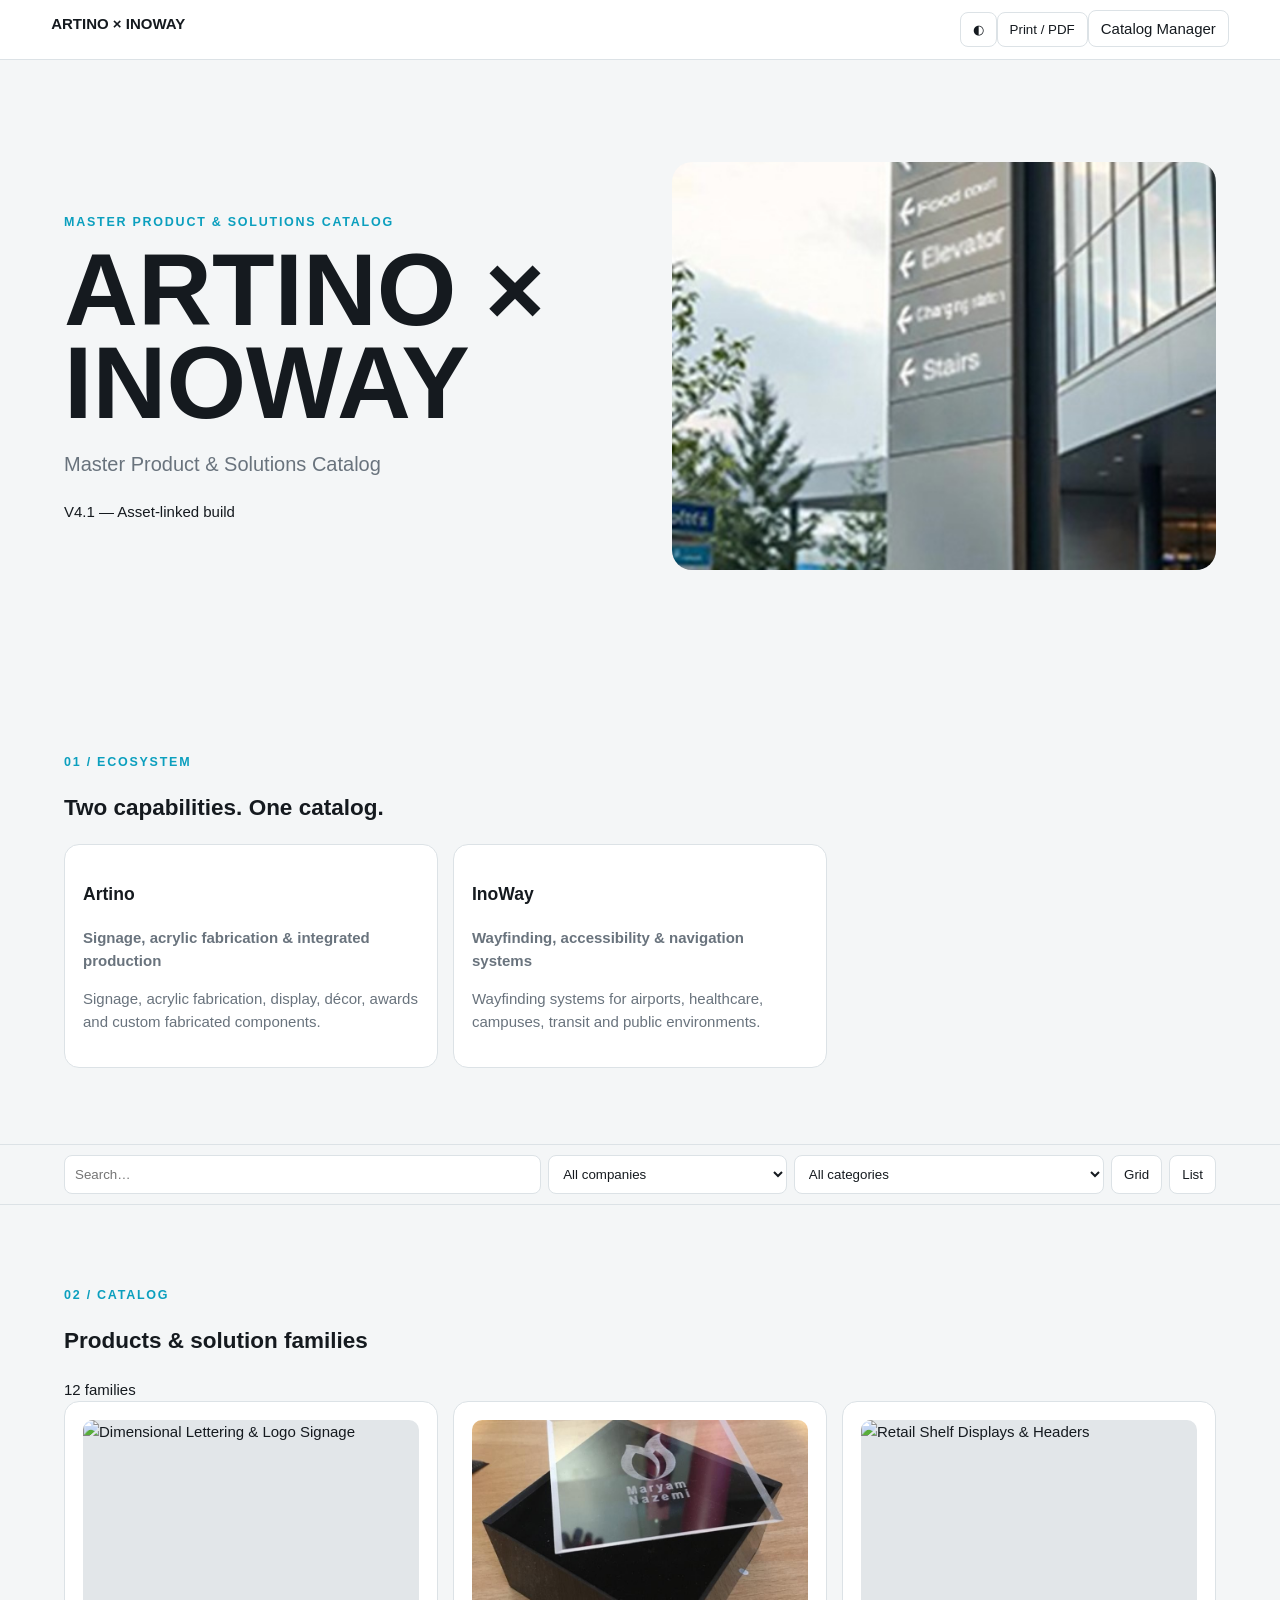
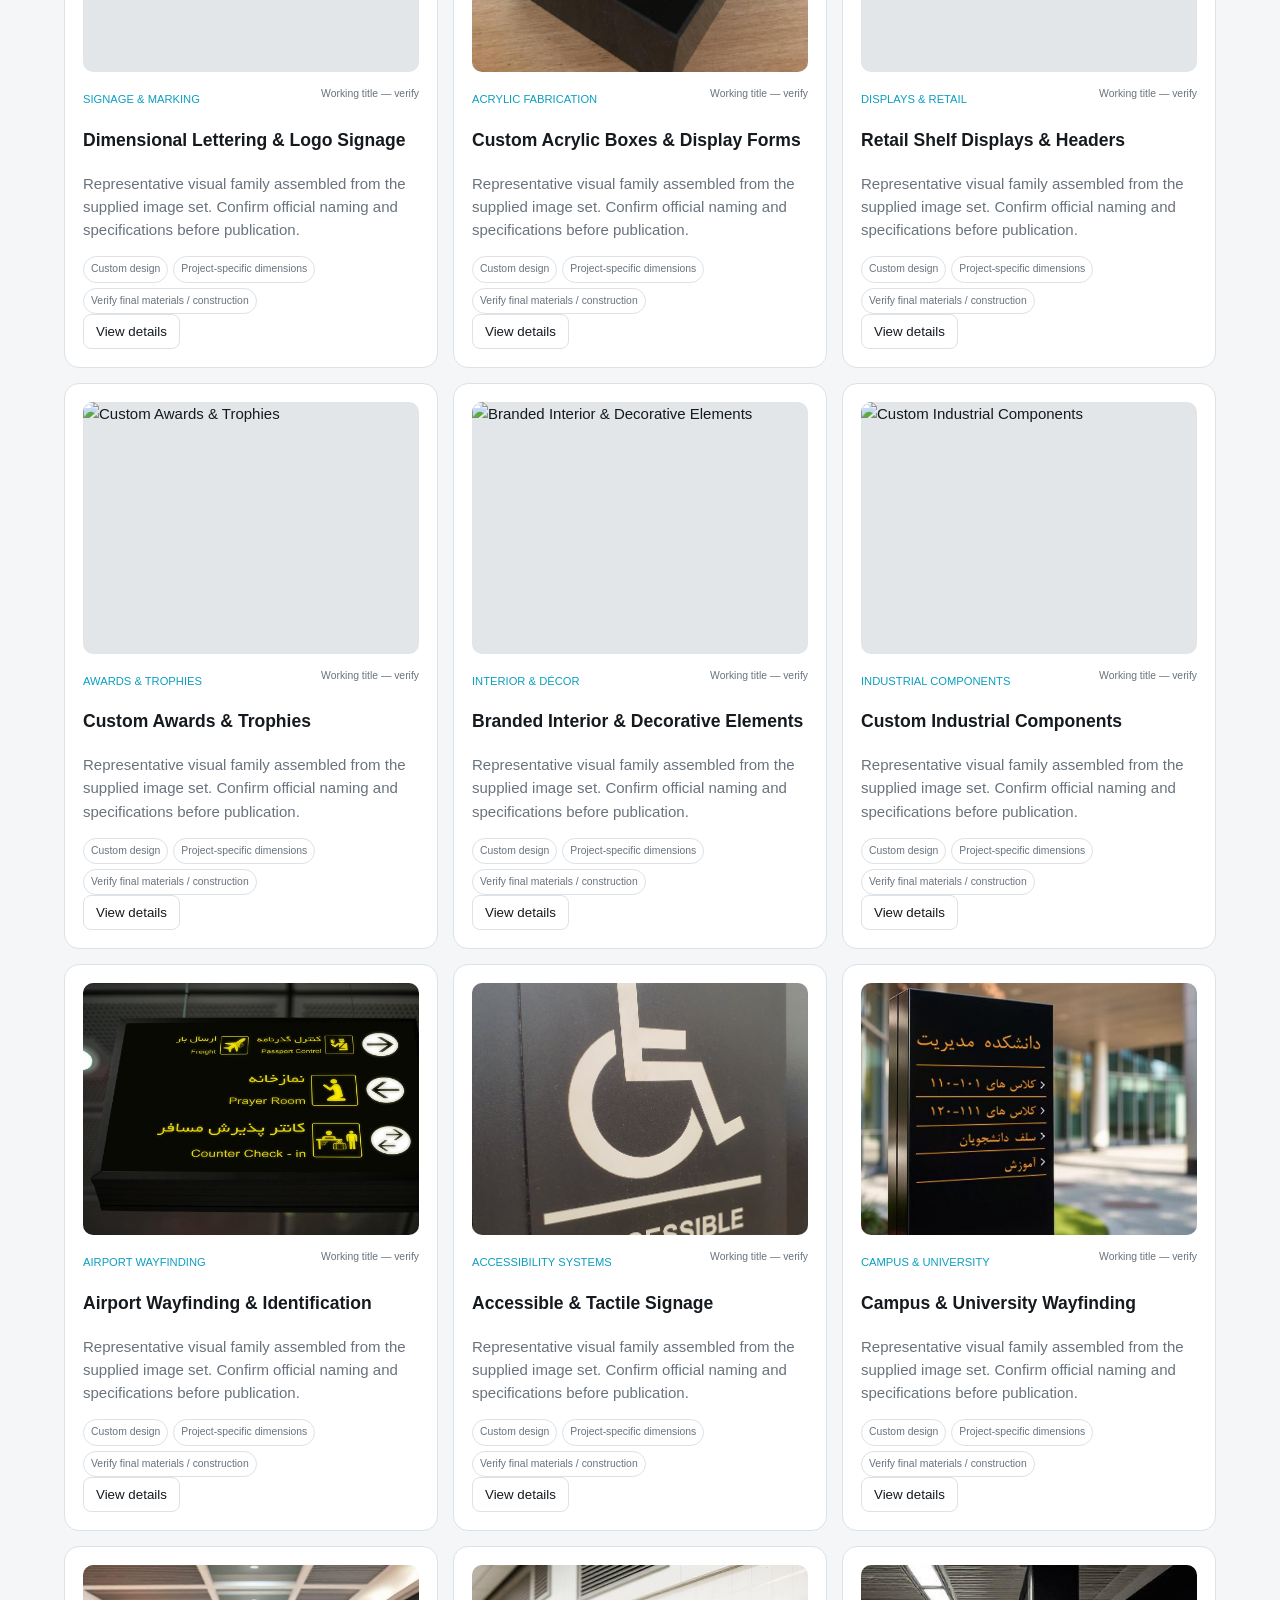
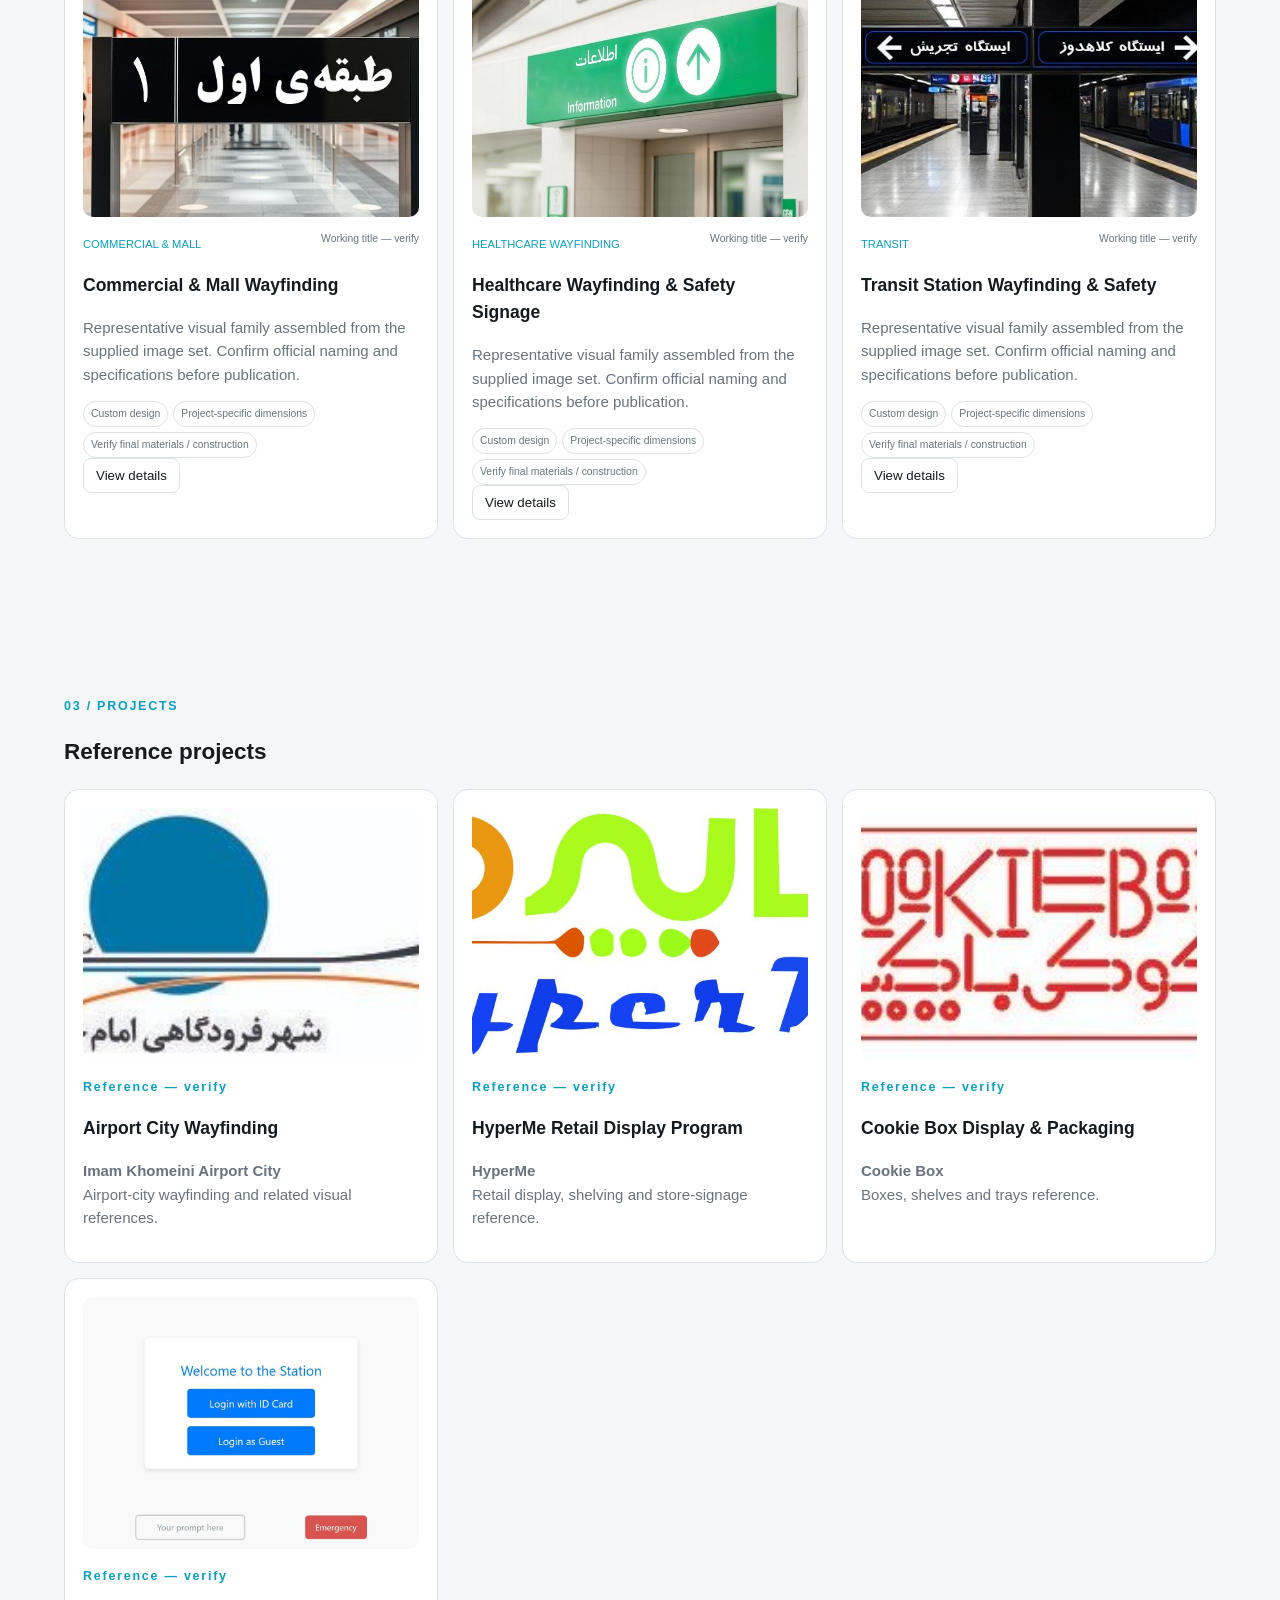
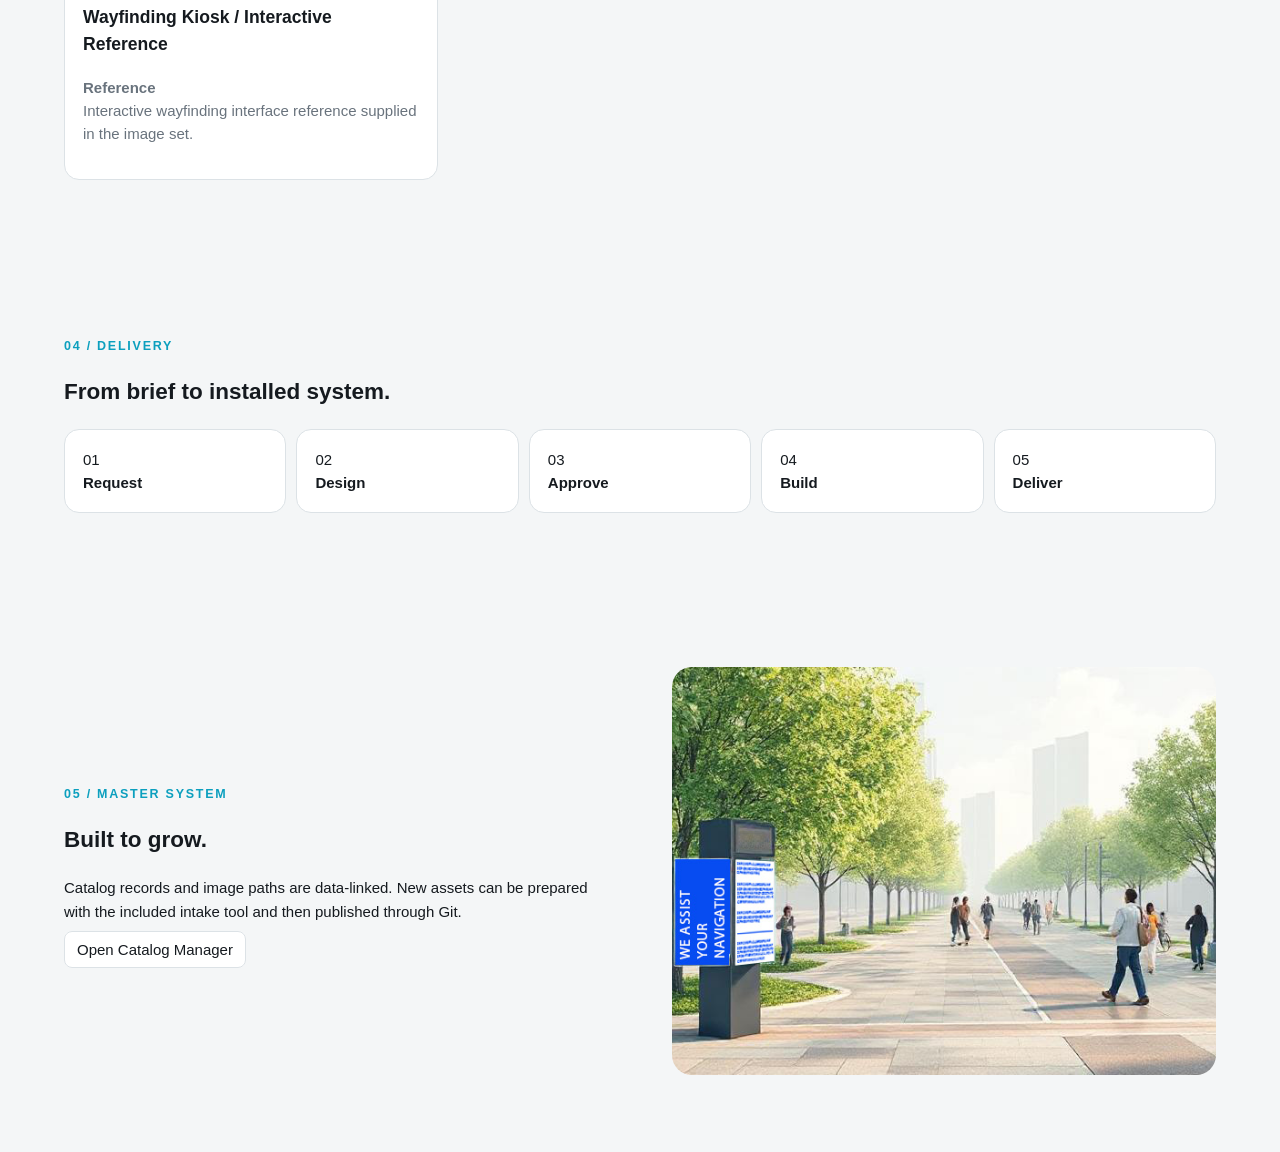
==== commit 905c38bc: "used actual data for revision" ====
--- a/index.html
+++ b/index.html
@@ -1,263 +1,10 @@
-<!doctype html>
-<html lang="en">
-<head>
-<meta charset="utf-8">
-<meta name="viewport" content="width=device-width,initial-scale=1">
-<title>Artino × InoWay — Master Catalog</title>
-<link rel="stylesheet" href="styles.css">
-</head>
-<body>
-<header class="builder-bar">
-  <div><strong>ARTINO × INOWAY</strong> <span>MASTER CATALOG</span></div>
-  <div class="builder-actions">
-    <button onclick="window.print()">Print / Save PDF</button>
-    <button onclick="togglePlaceholders()">Toggle Image Labels</button>
-  </div>
-</header>
-
-<main id="catalog">
-
-<section class="page cover dark">
-  <div class="cover-copy">
-    <div class="eyebrow">ARTINO × INOWAY</div>
-    <h1>SIGNAGE<br>WAYFINDING<br>ACCESSIBILITY<br>FABRICATION</h1>
-    <p class="accent">MASTER CATALOG — EDITABLE WORKING EDITION</p>
-    <p>A two-company capability portfolio built to grow as product definitions, project data and photography become available.</p>
-  </div>
-  <img class="hero-img" src="images/cover-hero.jpg" data-label="COVER_HERO_001 — Replace with strongest combined project image" alt="">
-</section>
-
-<section class="page">
-  <div class="eyebrow">MASTER SYSTEM</div><h2>How to use this catalog</h2>
-  <div class="two-col">
-    <div>
-      <h3>Designed to be edited locally</h3>
-      <p>Every image is a normal HTML image path. Replace the file in the <code>images/</code> folders or change its path in the HTML, then refresh the browser.</p>
-      <ul><li>Keep image-slot IDs so the intended photograph is clear.</li><li>Duplicate page layouts as the portfolio grows.</li><li>Product specifications remain conservative until verified.</li><li>Use Print → Save as PDF for a client-facing version.</li></ul>
-    </div>
-    <div class="image-card"><img src="images/how-to.jpg" data-label="HOW_TO_REPLACE_001 — Example product/project photograph" alt=""></div>
-  </div>
-  <div class="note"><strong>MASTER RULE:</strong> Verified facts stay. Unverified product details remain editable placeholders.</div>
-</section>
-
-<section class="page">
-  <div class="eyebrow">POSITIONING</div><h2>Two specialized companies. One complete capability.</h2>
-  <div class="company-grid">
-    <article class="company artino"><h3>ARTINO</h3><h4>MAKE THE SYSTEM PHYSICAL</h4><ul><li>Design & engineering</li><li>Signage manufacturing</li><li>Acrylic and mixed-material fabrication</li><li>Retail / display fabrication</li><li>Production, logistics & installation</li></ul></article>
-    <article class="company inoway"><h3>INOWAY</h3><h4>MAKE THE ENVIRONMENT NAVIGABLE</h4><ul><li>Wayfinding systems</li><li>Information hierarchy</li><li>Accessible navigation</li><li>Universal design principles</li><li>Airport, healthcare, campus & transit applications</li></ul></article>
-  </div>
-  <div class="process-line">DISCOVER → DESIGN → ENGINEER → FABRICATE → INSTALL → NAVIGATE</div>
-</section>
-
-<section class="page dark divider">
-  <div class="eyebrow orange">01</div><h1>ARTINO</h1><p>DESIGN · PRODUCTION · EXECUTION</p>
-  <img class="side-img" src="images/artino/hero.jpg" data-label="ARTINO_DIVIDER_001 — Replace with strongest Artino factory / project image" alt="">
-</section>
-
-<section class="page">
-  <div class="eyebrow orange">ARTINO</div><h2>Design and build — all under one roof.</h2>
-  <div class="two-col">
-    <div><h3>A production partner built around end-to-end delivery.</h3>
-      <p>Artino's published material describes a one-stop model spanning initial brief, detailed design, prototype development, production and delivery, combining industrial design, execution expertise, modern machinery and project management.</p>
-      <div class="stat">EST. 1386 <span>Published founding reference — confirm final date before publication.</span></div>
-    </div>
-    <img class="image-card" src="images/artino/profile.jpg" data-label="ARTINO_PROFILE_001 — Factory, team or signature completed project" alt="">
-  </div>
-</section>
-
-<section class="page">
-  <div class="eyebrow orange">ARTINO CAPABILITY</div><h2>Manufacturing infrastructure</h2>
-  <div class="cap-grid">
-    <div><b>DIGITAL CUTTING</b><span>Precision sheet and component processing</span></div>
-    <div><b>LASER / CNC</b><span>Computer-controlled fabrication</span></div>
-    <div><b>VACUUM FORMING</b><span>Formed plastic components and displays</span></div>
-    <div><b>MOLDING</b><span>Custom formed components</span></div>
-    <div><b>WAREHOUSING</b><span>Website states 500 m² storage capacity</span></div>
-    <div><b>LOGISTICS</b><span>Support for demanding delivery schedules</span></div>
-  </div>
-  <div class="two-img"><img src="images/artino/factory-01.jpg" data-label="ARTINO_FACTORY_001 — Machinery / production floor" alt=""><img src="images/artino/factory-02.jpg" data-label="ARTINO_FACTORY_002 — Warehouse / assembly detail" alt=""></div>
-</section>
-
-<section class="page">
-  <div class="eyebrow orange">ARTINO PORTFOLIO</div><h2>Published gallery families</h2>
-  <div class="family-grid">
-    <div><b>01</b><h3>Signage & Marking</h3><small>تابلو و علامت‌گذاری</small></div>
-    <div><b>02</b><h3>Awards & Trophies</h3><small>جوایز و تندیس</small></div>
-    <div><b>03</b><h3>Stands & Holders</h3><small>استند و هولدر</small></div>
-    <div><b>04</b><h3>Industrial Parts</h3><small>قطعات صنعتی</small></div>
-    <div><b>05</b><h3>Retail Shelf Headers</h3><small>سرشلف و هدر فروشگاهی</small></div>
-    <div><b>06</b><h3>Interior Décor</h3><small>دکوراسیون داخلی</small></div>
-    <div><b>07</b><h3>Boxes & Covers</h3><small>جعبه و کاور</small></div>
-  </div>
-</section>
-
-<section class="page">
-  <div class="eyebrow orange">ARTINO PRODUCT FAMILY</div><h2>Signage & Marking</h2>
-  <div class="product-layout"><img src="images/artino/signage/001.jpg" data-label="ARTINO_SIGNAGE_001 — Installed signage / marking project" alt="">
-    <div><p>Architectural, corporate, retail and informational signage produced as custom physical communication elements.</p><h4>CATALOG FIELDS TO COMPLETE</h4><ul><li>Materials</li><li>Dimensions / thickness</li><li>Finish / color</li><li>Lighting</li><li>Mounting / installation</li><li>Customization</li></ul></div>
-  </div>
-</section>
-
-<section class="page">
-  <div class="eyebrow orange">ARTINO PRODUCT FAMILY</div><h2>Custom Acrylic Fabrication</h2>
-  <div class="product-layout"><img src="images/artino/acrylic/001.jpg" data-label="ARTINO_ACRYLIC_001 — Production / fabricated acrylic" alt="">
-    <div><h3>FROM SHEET TO FORM.</h3><p>Cut → machine → form → finish → assemble.</p><p>Use this section to demonstrate manufacturing capability rather than treating every fabricated object as a separate product.</p></div>
-  </div>
-  <div class="image-strip"><img src="images/artino/acrylic/002.jpg" data-label="ARTINO_ACRYLIC_002" alt=""><img src="images/artino/acrylic/003.jpg" data-label="ARTINO_ACRYLIC_003" alt=""><img src="images/artino/acrylic/004.jpg" data-label="ARTINO_ACRYLIC_004" alt=""></div>
-</section>
-
-<section class="page">
-  <div class="eyebrow orange">ARTINO PRODUCT FAMILY</div><h2>Display & Retail</h2>
-  <div class="image-strip large"><img src="images/artino/displays/001.jpg" data-label="ARTINO_DISPLAY_001" alt=""><img src="images/artino/displays/002.jpg" data-label="ARTINO_DISPLAY_002" alt=""><img src="images/artino/displays/003.jpg" data-label="ARTINO_DISPLAY_003" alt=""></div>
-  <h3>Stands · Holders · Shelf Headers · Product Displays</h3>
-</section>
-
-<section class="page">
-  <div class="eyebrow orange">ARTINO CASE STUDIES</div><h2>Published client cases</h2>
-  <div class="case-list">
-    <article><img src="images/artino/projects/airport-city.jpg" data-label="ARTINO_CASE_001 — Imam Khomeini Airport City" alt=""><div><h3>Imam Khomeini Airport City</h3><p>Artino describes a two-year project involving manufacture and installation of updated wayfinding signs based on internationally gathered standards.</p></div></article>
-    <article><img src="images/artino/projects/cookie-box.jpg" data-label="ARTINO_CASE_002 — Cookie Box" alt=""><div><h3>Cookie Box</h3><p>Custom boxes, shelves and trays developed for product presentation with requirements including isolation, low weight and washability.</p></div></article>
-    <article><img src="images/artino/projects/hyperme.jpg" data-label="ARTINO_CASE_003 — HyperMe" alt=""><div><h3>HyperMe</h3><p>Retail collaboration including shelves, store signage, stands and shelf lighting.</p></div></article>
-  </div>
-</section>
-
-<section class="page dark divider">
-  <div class="eyebrow cyan">02</div><h1>INOWAY</h1><p>WAYFINDING · ACCESSIBILITY · NAVIGATION</p>
-  <img class="side-img" src="images/inoway/hero.jpg" data-label="INOWAY_DIVIDER_001 — Replace with strongest airport / hospital / tactile image" alt="">
-</section>
-
-<section class="page">
-  <div class="eyebrow cyan">INOWAY</div><h2>Navigate with clarity and confidence.</h2>
-  <div class="two-col">
-    <div><h3>Wayfinding as a system — not a collection of signs.</h3>
-      <p>InoWay is positioned as an Artino division dedicated to intuitive wayfinding for airports, hospitals, universities and other complex environments. Its published positioning emphasizes accessibility, universal design, clarity, consistency and user-centered navigation.</p>
-    </div>
-    <img class="image-card" src="images/inoway/profile.jpg" data-label="INOWAY_PROFILE_001 — Wayfinding planning / sign family / airport navigation" alt="">
-  </div>
-</section>
-
-<section class="page">
-  <div class="eyebrow cyan">INOWAY APPROACH</div><h2>Core design principles</h2>
-  <div class="principles">
-    <div><b>CLARITY</b><p>Information should be quickly understood.</p></div>
-    <div><b>CONSISTENCY</b><p>Visual language should remain predictable across the journey.</p></div>
-    <div><b>ACCESSIBILITY</b><p>Navigation should work for diverse physical and sensory needs.</p></div>
-    <div><b>HIERARCHY</b><p>The right information appears at the right decision point.</p></div>
-    <div><b>MULTILINGUAL</b><p>Complex public environments may require multilingual communication.</p></div>
-    <div><b>USER-CENTERED</b><p>The system is designed around real journeys, not isolated signs.</p></div>
-  </div>
-</section>
-
-<section class="page">
-  <div class="eyebrow cyan">INOWAY SECTORS</div><h2>Published wayfinding applications</h2>
-  <div class="family-grid inoway-grid">
-    <div><b>01</b><h3>International Airports</h3></div><div><b>02</b><h3>Local Airports</h3></div>
-    <div><b>03</b><h3>Hospitals</h3></div><div><b>04</b><h3>Universities</h3></div>
-    <div><b>05</b><h3>Subway Stations</h3></div><div><b>06</b><h3>Malls</h3></div>
-    <div><b>07</b><h3>Emergency</h3></div><div><b>08</b><h3>Parking</h3></div>
-  </div>
-</section>
-
-<section class="page">
-  <div class="eyebrow cyan">INOWAY</div><h2>Airport wayfinding</h2>
-  <div class="product-layout"><img src="images/inoway/wayfinding/airport.jpg" data-label="INOWAY_AIRPORT_001 — Airport wayfinding" alt="">
-    <div><h3>ARRIVAL → CHECK-IN → SECURITY → GATES → BAGGAGE → EXIT</h3><p>Multilingual and user-centered navigation for complex airport journeys.</p><h4>BUILD WITH</h4><ul><li>Journey / decision-point map</li><li>Sign family overview</li><li>Accessibility requirements</li><li>Material & mounting system</li><li>Typography / pictograms</li><li>Installed project imagery</li></ul></div>
-  </div>
-</section>
-
-<section class="page">
-  <div class="eyebrow cyan">INOWAY</div><h2>Healthcare wayfinding</h2>
-  <div class="product-layout"><img src="images/inoway/wayfinding/hospital.jpg" data-label="INOWAY_HOSPITAL_001 — Hospital directional / identification signage" alt="">
-    <div><h3>People should not have to ask where they are going.</h3><p>Accessible navigation for patients, visitors and staff, with emphasis on clarity and universal design.</p><ul><li>Departments</li><li>Rooms / clinics</li><li>Emergency</li><li>Reception</li><li>Waiting areas</li><li>Accessible routes</li></ul></div>
-  </div>
-</section>
-
-<section class="page">
-  <div class="eyebrow cyan">INOWAY</div><h2>Campus, transit, malls & parking</h2>
-  <div class="four-grid">
-    <div><img src="images/inoway/wayfinding/university.jpg" data-label="INOWAY_UNIVERSITY_001" alt=""><h3>Universities</h3><p>Entrance → Building → Floor → Department → Room.</p></div>
-    <div><img src="images/inoway/wayfinding/subway.jpg" data-label="INOWAY_SUBWAY_001" alt=""><h3>Transit</h3><p>Clear navigation for high-traffic urban environments.</p></div>
-    <div><img src="images/inoway/wayfinding/mall.jpg" data-label="INOWAY_MALL_001" alt=""><h3>Malls</h3><p>Discover → Navigate → Find → Exit.</p></div>
-    <div><img src="images/inoway/wayfinding/parking.jpg" data-label="INOWAY_PARKING_001" alt=""><h3>Parking</h3><p>Rules, areas, conditions and driver navigation.</p></div>
-  </div>
-</section>
-
-<section class="page">
-  <div class="eyebrow cyan">INOWAY</div><h2>Accessibility is part of the system.</h2>
-  <div class="two-col"><div><h3>WAYFINDING FOR EVERYONE.</h3><p>InoWay’s positioning places inclusive experiences and universal design at the center of wayfinding.</p>
-    <div class="mini-grid"><b>TACTILE</b><b>BRAILLE</b><b>HIGH CONTRAST</b><b>PICTOGRAMS</b><b>MULTILINGUAL</b><b>ACCESSIBLE ROUTES</b></div>
-  </div><img class="image-card" src="images/inoway/accessibility/tactile-braille.jpg" data-label="INOWAY_ACCESS_001 — Tactile / Braille / accessible signage close-up" alt=""></div>
-</section>
-
-<section class="page">
-  <div class="eyebrow cyan">INOWAY PRODUCT FRAMEWORK</div><h2>A sign family, not isolated products.</h2>
-  <div class="system-list">
-    <div><b>DIRECTIONAL</b><span>Move people toward destinations</span></div>
-    <div><b>IDENTIFICATION</b><span>Confirm place / room / facility</span></div>
-    <div><b>INFORMATIONAL</b><span>Explain services and rules</span></div>
-    <div><b>REGULATORY</b><span>Communicate restrictions / obligations</span></div>
-    <div><b>EMERGENCY</b><span>Support escape and urgent navigation</span></div>
-    <div><b>ACCESSIBILITY</b><span>Tactile, Braille and inclusive information</span></div>
-    <div><b>MAPS / DIRECTORIES</b><span>Orient users within complex environments</span></div>
-    <div><b>DIGITAL / INTERACTIVE</b><span>Reserved for verified future system content</span></div>
-  </div>
-</section>
-
-<section class="page">
-  <div class="eyebrow">COMBINED DELIVERY</div><h2>From concept to installed experience.</h2>
-  <div class="steps">
-    <div><b>01</b><strong>DISCOVER</strong><span>Environment, users, journeys</span></div>
-    <div><b>02</b><strong>DESIGN</strong><span>Information and visual system</span></div>
-    <div><b>03</b><strong>ENGINEER</strong><span>Materials, structure, fabrication</span></div>
-    <div><b>04</b><strong>PROTOTYPE</strong><span>Test form, legibility, usability</span></div>
-    <div><b>05</b><strong>PRODUCE</strong><span>Manufacture and quality control</span></div>
-    <div><b>06</b><strong>INSTALL</strong><span>Site implementation</span></div>
-    <div><b>07</b><strong>EXPERIENCE</strong><span>People navigate with confidence</span></div>
-  </div>
-</section>
-
-<section class="page">
-  <div class="eyebrow">COMBINED PORTFOLIO</div><h2>Capability matrix</h2>
-  <table><thead><tr><th>Capability</th><th>InoWay</th><th>Artino</th></tr></thead><tbody>
-  <tr><td>Wayfinding strategy</td><td>●</td><td></td></tr><tr><td>Information hierarchy</td><td>●</td><td></td></tr><tr><td>Accessibility / universal design</td><td>●</td><td>●</td></tr><tr><td>Signage design</td><td>●</td><td>●</td></tr><tr><td>Signage manufacturing</td><td></td><td>●</td></tr><tr><td>Acrylic fabrication</td><td></td><td>●</td></tr><tr><td>CNC / laser / digital cutting</td><td></td><td>●</td></tr><tr><td>Vacuum forming / molding</td><td></td><td>●</td></tr><tr><td>Retail displays</td><td></td><td>●</td></tr><tr><td>Project installation</td><td>●</td><td>●</td></tr><tr><td>Airport applications</td><td>●</td><td>●</td></tr><tr><td>Hospital / campus / transit applications</td><td>●</td><td>●</td></tr>
-  </tbody></table>
-</section>
-
-<section class="page">
-  <div class="eyebrow">REUSABLE LAYOUT</div><h2>Project case-study template</h2>
-  <div class="product-layout"><img src="images/projects/project-template.jpg" data-label="PROJECT_XXX_HERO — Main installed project image" alt="">
-    <div><h1 class="placeholder">PROJECT NAME</h1><p class="meta">SECTOR / LOCATION / YEAR</p><h4>SCOPE</h4><p>Design · Engineering · Fabrication · Installation</p><h4>DELIVERABLES</h4><ul><li>Directional signage</li><li>Identification signage</li><li>Accessible signage</li><li>Custom fabrication</li></ul></div>
-  </div>
-</section>
-
-<section class="page">
-  <div class="eyebrow">REUSABLE LAYOUT</div><h2>Product / sign-family template</h2>
-  <div class="product-layout"><img src="images/projects/product-template.jpg" data-label="PRODUCT_XXX_MAIN — Main product image" alt="">
-    <div><h1 class="placeholder">PRODUCT / FAMILY NAME</h1><p>Short catalog description goes here. Keep it factual, application-led and easy to scan.</p><div class="spec-grid"><span>Material<br><b>TO VERIFY</b></span><span>Size<br><b>TO VERIFY</b></span><span>Finish<br><b>TO VERIFY</b></span><span>Mounting<br><b>TO VERIFY</b></span><span>Lighting<br><b>TO VERIFY</b></span><span>Customization<br><b>TO VERIFY</b></span></div></div>
-  </div>
-</section>
-
-<section class="page">
-  <div class="eyebrow">ASSET PLAN</div><h2>Image slots to prioritize</h2>
-  <div class="two-col">
-    <div><h3 class="orange-text">ARTINO</h3><ul><li>Factory / machinery</li><li>Installed signage</li><li>Retail stands / shelf headers</li><li>Awards / trophies</li><li>Industrial parts</li><li>Interior décor</li><li>Boxes / trays / covers</li><li>Imam Khomeini Airport City</li></ul></div>
-    <div><h3 class="cyan-text">INOWAY</h3><ul><li>International airport</li><li>Local airport</li><li>Hospital</li><li>University / campus</li><li>Subway / transit</li><li>Mall</li><li>Emergency / evacuation</li><li>Parking</li><li>Tactile / Braille</li><li>Coordinated sign family</li></ul></div>
-  </div>
-  <div class="note">Start with one strong hero image + two detail images per section. The master is designed to work before every product is individually defined.</div>
-</section>
-
-<section class="page internal">
-  <div class="eyebrow">INTERNAL</div><h2>Verification before final publication</h2>
-  <ul><li>Confirm Artino founding year: website material contains 1386 and 1380 references.</li><li>Confirm exact materials routinely offered.</li><li>Confirm machine models, bed sizes and maximum dimensions.</li><li>Confirm signage construction and illumination systems.</li><li>Confirm current certifications and standards.</li><li>Verify InoWay project names, locations and completed scopes.</li><li>Verify tactile / Braille specifications and standards.</li><li>Confirm final brand relationship wording.</li><li>Confirm image usage rights.</li></ul>
-  <div class="warning">INTERNAL SLIDE — DELETE BEFORE CLIENT EXPORT</div>
-</section>
-
-<section class="page dark cover">
-  <div class="cover-copy"><h1>FROM MATERIAL<br>TO MEANING.</h1><p class="accent">ARTINO × INOWAY</p><p>A scalable master for signage, fabrication, wayfinding and accessible environmental communication.</p></div>
-  <img class="hero-img" src="images/closing-hero.jpg" data-label="CLOSING_HERO_001 — Replace with strongest finished environment image" alt="">
-</section>
-
-</main>
-<script src="script.js"></script>
-</body>
-</html>
+<!doctype html><html><head><meta charset="utf-8"><meta name="viewport" content="width=device-width,initial-scale=1"><title>Artino × InoWay</title><link rel="stylesheet" href="styles.css"></head><body>
+<header><b>ARTINO × INOWAY</b><nav><button id="theme">◐</button><button id="print">Print / PDF</button><a href="admin.html">Catalog Manager</a></nav></header>
+<main><section class="hero"><div><small>MASTER PRODUCT & SOLUTIONS CATALOG</small><h1 id="title"></h1><p id="subtitle"></p><span id="edition"></span></div><img src="images/cover-hero.jpg" alt=""></section>
+<section><small>01 / ECOSYSTEM</small><h2>Two capabilities. One catalog.</h2><div id="companies" class="companies"></div></section>
+<div class="filters"><input id="search" placeholder="Search…"><select id="company"><option value="all">All companies</option></select><select id="category"><option value="all">All categories</option></select><button id="grid">Grid</button><button id="list">List</button></div>
+<section><small>02 / CATALOG</small><h2>Products & solution families</h2><div id="count"></div><div id="catalog" class="catalog"></div></section>
+<section><small>03 / PROJECTS</small><h2>Reference projects</h2><div id="projects" class="projects"></div></section>
+<section><small>04 / DELIVERY</small><h2>From brief to installed system.</h2><div class="steps"><div>01<br><b>Request</b></div><div>02<br><b>Design</b></div><div>03<br><b>Approve</b></div><div>04<br><b>Build</b></div><div>05<br><b>Deliver</b></div></div></section>
+<section class="closing"><div><small>05 / MASTER SYSTEM</small><h2>Built to grow.</h2><p>Catalog records and image paths are data-linked. New assets can be prepared with the included intake tool and then published through Git.</p><a href="admin.html">Open Catalog Manager</a></div><img src="images/closing-hero.jpg" alt=""></section></main>
+<div id="modal" class="modal"><div class="modal-card"><button id="close">×</button><div id="body"></div></div></div><script src="script.js"></script></body></html>
--- a/styles.css
+++ b/styles.css
@@ -1,38 +1,4 @@
-@page{size:A4;margin:0}
-*{box-sizing:border-box}
-html,body{margin:0;padding:0;background:#d9dde0;color:#16191b;font-family:Arial,Helvetica,sans-serif}
-body{padding-top:48px}
-.builder-bar{position:fixed;z-index:1000;top:0;left:0;right:0;height:48px;background:#15191c;color:#fff;display:flex;align-items:center;justify-content:space-between;padding:0 18px;font-size:13px}
-.builder-bar span{opacity:.55;margin-left:8px}
-.builder-actions{display:flex;gap:8px}.builder-actions button{border:0;padding:7px 11px;border-radius:4px;cursor:pointer}
-.page{position:relative;width:210mm;height:297mm;margin:18px auto;background:#fafaf8;padding:17mm 16mm;overflow:hidden;break-after:page;page-break-after:always}
-.dark{background:#171b1e;color:#fafaf8}.cover{padding:0}.cover-copy{position:absolute;left:17mm;top:22mm;width:94mm;z-index:2}.cover h1{font-size:29pt;line-height:1.04;margin:18mm 0 16mm}.cover p{font-size:12pt;line-height:1.5;color:#cbd0d3}.hero-img{position:absolute;right:0;top:0;width:94mm;height:100%;object-fit:cover}.eyebrow{font-size:8pt;letter-spacing:1.7px;font-weight:700;color:#687278}.dark .eyebrow{color:#00abc8}.orange{color:#dd7137!important}.cyan{color:#00abc8!important}.accent{color:#00abc8!important;font-weight:700;letter-spacing:1px;font-size:9pt!important}
-h2{font-size:25pt;line-height:1.08;margin:5mm 0 10mm}h3{font-size:14pt;line-height:1.2;margin:0 0 5mm}h4{font-size:7.5pt;letter-spacing:1px;color:#697278;margin-top:8mm}p,li{font-size:10.5pt;line-height:1.55}ul{padding-left:18px}li{margin:4px 0}
-.two-col{display:grid;grid-template-columns:1fr 1fr;gap:10mm;align-items:start}.image-card{width:100%;height:105mm;object-fit:cover;background:#e5e8ea}
-.note{margin-top:10mm;padding:6mm;background:#eceff0;font-size:9.5pt}.company-grid{display:grid;grid-template-columns:1fr 1fr;gap:8mm;margin-top:10mm}.company{padding:10mm;height:110mm}.company.artino{background:#f5eee8}.company.inoway{background:#eaf5f7}.company h3{font-size:23pt}.company h4{margin:2mm 0 10mm}.process-line{text-align:center;margin-top:13mm;font-size:9.5pt;font-weight:700;letter-spacing:.7px}
-.divider h1{font-size:42pt;margin:16mm 0 5mm}.divider>p{font-size:11pt;letter-spacing:1.5px;color:#d4d8da}.side-img{position:absolute;right:0;top:0;width:82mm;height:100%;object-fit:cover}
-.stat{margin-top:12mm;font-size:22pt;font-weight:700}.stat span{display:block;font-size:8pt;color:#747c81;font-weight:400;margin-top:3mm}
-.cap-grid{display:grid;grid-template-columns:1fr 1fr;gap:5mm;margin-bottom:9mm}.cap-grid div{padding:5mm;background:#e9edef;min-height:27mm}.cap-grid b{display:block;color:#dd7137;font-size:8pt;letter-spacing:1px}.cap-grid span{display:block;font-size:9.5pt;margin-top:2mm}.two-img,.image-strip{display:grid;grid-template-columns:repeat(2,1fr);gap:5mm}.two-img img{height:55mm}.image-strip{grid-template-columns:repeat(3,1fr);margin-top:8mm}.image-strip img{height:42mm}.image-strip.large img{height:76mm}
-img{background:#e5e8ea;object-fit:cover;width:100%}
-.family-grid{display:grid;grid-template-columns:repeat(2,1fr);gap:6mm}.family-grid div{height:49mm;background:#f4efea;padding:6mm}.family-grid b{font-size:8pt;color:#dd7137}.family-grid h3{margin-top:8mm}.family-grid small{color:#6f777c}.inoway-grid{grid-template-columns:repeat(2,1fr)}.inoway-grid div{background:#eaf5f7}.inoway-grid b{color:#00abc8}
-.product-layout{display:grid;grid-template-columns:1.3fr .7fr;gap:10mm;align-items:start}.product-layout>img{height:125mm}.product-layout h3{margin-top:10mm}.image-strip img{object-fit:cover}
-.case-list article{display:grid;grid-template-columns:45mm 1fr;gap:7mm;align-items:center;margin-bottom:7mm}.case-list img{height:32mm}.case-list p{margin:0}.case-list h3{margin-bottom:2mm}
-.principles{display:grid;grid-template-columns:1fr 1fr;gap:7mm}.principles div{padding:7mm;background:#eaf5f7;min-height:45mm}.principles b{color:#00abc8;letter-spacing:1px}.principles p{margin-bottom:0}
-.four-grid{display:grid;grid-template-columns:1fr 1fr;gap:7mm}.four-grid img{height:62mm}.four-grid h3{margin-top:4mm;margin-bottom:1mm}.four-grid p{margin-top:0}
-.mini-grid{display:grid;grid-template-columns:1fr 1fr;gap:4mm;margin-top:10mm}.mini-grid b{padding:4mm;background:#eaf5f7;font-size:8pt;color:#00abc8}
-.system-list div{display:grid;grid-template-columns:48mm 1fr;padding:4mm 0;border-bottom:1px solid #dde1e3}.system-list b{color:#00abc8;font-size:9pt;letter-spacing:1px}.system-list span{font-size:10pt}
-.steps{display:grid;grid-template-columns:repeat(2,1fr);gap:5mm}.steps div{padding:7mm;background:#f0f1f1;min-height:47mm}.steps b{display:block;color:#00abc8;font-size:8pt}.steps strong{display:block;font-size:13pt;margin:7mm 0 3mm}.steps span{font-size:9pt;color:#687278}
-table{border-collapse:collapse;width:100%;font-size:9pt}th,td{padding:3.2mm;border-bottom:1px solid #d8dddf;text-align:left}th{font-size:8pt;letter-spacing:1px;color:#687278}td:nth-child(2){color:#00abc8;font-weight:700;text-align:center}td:nth-child(3){color:#dd7137;font-weight:700;text-align:center}
-.placeholder{font-size:22pt;margin-top:0}.meta{font-size:8pt;letter-spacing:1px;color:#00abc8;font-weight:700}.spec-grid{display:grid;grid-template-columns:1fr 1fr;gap:4mm;margin-top:10mm}.spec-grid span{background:#eef0f1;padding:4mm;font-size:8pt;color:#687278}.spec-grid b{display:block;color:#16191b;margin-top:2mm}
-.orange-text{color:#dd7137}.cyan-text{color:#00abc8}.warning{margin-top:12mm;background:#fff0e3;color:#c45d26;padding:5mm;font-weight:700}.internal{background:#fbf7f2}
-[data-label]:after{content:attr(data-label)}
-@media screen{.page:before{content:"";position:absolute;inset:0;pointer-events:none;border:1px solid #e2e5e7}.page img[data-label].placeholder-on{filter:none}.page img[data-label]{outline:0}.show-labels img[data-label]{outline:2px dashed #8a949a}}
-@media print{body{padding-top:0;background:#fff}.builder-bar{display:none}.page{margin:0;box-shadow:none}.page:before{display:none}a{color:inherit;text-decoration:none}.internal{display:none}}
-
-@media(max-width:620px){
-  body{-webkit-text-size-adjust:100%}
-  button,.primary-btn,.secondary-btn,.view{min-height:42px}
-  input,select{min-height:44px}
-  .topbar{padding-top:max(11px,env(safe-area-inset-top));padding-left:max(4vw,env(safe-area-inset-left));padding-right:max(4vw,env(safe-area-inset-right))}
-  .toolbar-wrap{padding-bottom:max(10px,env(safe-area-inset-bottom))}
-}
+*{box-sizing:border-box}:root{--bg:#f4f6f7;--panel:#fff;--ink:#151a1f;--muted:#69737d;--line:#dce2e6;--accent:#0b9fbe}body.dark{--bg:#0b1014;--panel:#12191f;--ink:#f3f6f7;--muted:#a5afb7;--line:#27323a}body{margin:0;background:var(--bg);color:var(--ink);font:15px/1.55 Inter,Arial,sans-serif}header{position:sticky;top:0;z-index:10;display:flex;justify-content:space-between;padding:12px 4vw;background:var(--panel);border-bottom:1px solid var(--line)}button,a{border:1px solid var(--line);background:var(--panel);color:var(--ink);padding:9px 12px;border-radius:8px;text-decoration:none;cursor:pointer}main{max-width:1450px;margin:auto}.hero{min-height:68vh;display:grid;grid-template-columns:1fr 1fr;gap:5vw;align-items:center;padding:6vw 5vw}.hero h1{font-size:clamp(3rem,8vw,8rem);line-height:.9;margin:12px 0}.hero p{font-size:1.25rem;color:var(--muted)}.hero img,.closing img{width:100%;aspect-ratio:4/3;object-fit:cover;border-radius:20px}section{padding:6vw 5vw}small{color:var(--accent);font-weight:700;letter-spacing:.14em}.companies,.catalog,.projects{display:grid;grid-template-columns:repeat(3,1fr);gap:15px}.companies>div,.card,.project,.steps>div{background:var(--panel);border:1px solid var(--line);border-radius:15px;padding:18px}.companies p,.card p,.project p{color:var(--muted)}.filters{position:sticky;top:49px;z-index:8;display:grid;grid-template-columns:2fr 1fr 1.3fr auto auto;gap:7px;padding:10px 5vw;background:var(--bg);border-block:1px solid var(--line)}.filters input,.filters select{padding:10px;border:1px solid var(--line);border-radius:8px;background:var(--panel);color:var(--ink)}.card-image{aspect-ratio:4/3;overflow:hidden;border-radius:10px;margin-bottom:14px;background:#e2e6e9}.card-image img{width:100%;height:100%;object-fit:cover}.catalog.list{grid-template-columns:1fr}.catalog.list .card{display:grid;grid-template-columns:260px 1fr;gap:18px}.catalog.list .card-image{margin:0}.pill{color:var(--accent);font-size:.7rem;text-transform:uppercase}.status{float:right;color:var(--muted);font-size:.65rem}.specs{display:flex;flex-wrap:wrap;gap:5px}.spec{border:1px solid var(--line);padding:4px 7px;border-radius:99px;font-size:.65rem;color:var(--muted)}.steps{display:grid;grid-template-columns:repeat(5,1fr);gap:10px}.closing{display:grid;grid-template-columns:1fr 1fr;gap:5vw;align-items:center}.modal{position:fixed;inset:0;background:#000a;display:none;align-items:center;justify-content:center;padding:20px;z-index:20}.modal.open{display:flex}.modal-card{background:var(--panel);max-width:800px;max-height:90vh;overflow:auto;padding:28px;border-radius:16px;position:relative}.modal-card>#close{position:absolute;right:12px;top:12px}.modal-card img{width:100%;margin-top:10px;border-radius:10px}
+@media(max-width:900px){.hero,.closing{grid-template-columns:1fr}.companies,.catalog,.projects{grid-template-columns:repeat(2,1fr)}.steps{grid-template-columns:repeat(2,1fr)}.filters{grid-template-columns:1fr 1fr}.filters input{grid-column:1/-1}}
+@media(max-width:600px){header nav a{display:none}.hero h1{font-size:18vw}.companies,.catalog,.projects,.steps{grid-template-columns:1fr}.catalog.list .card{display:block}.catalog.list .card-image{margin-bottom:14px}.filters{grid-template-columns:1fr}.filters input,.filters select{min-height:44px}}
+@media print{header,.filters{display:none!important}section,.hero{padding:15mm;break-inside:avoid}.card,.project,.companies>div,.steps>div{box-shadow:none}}
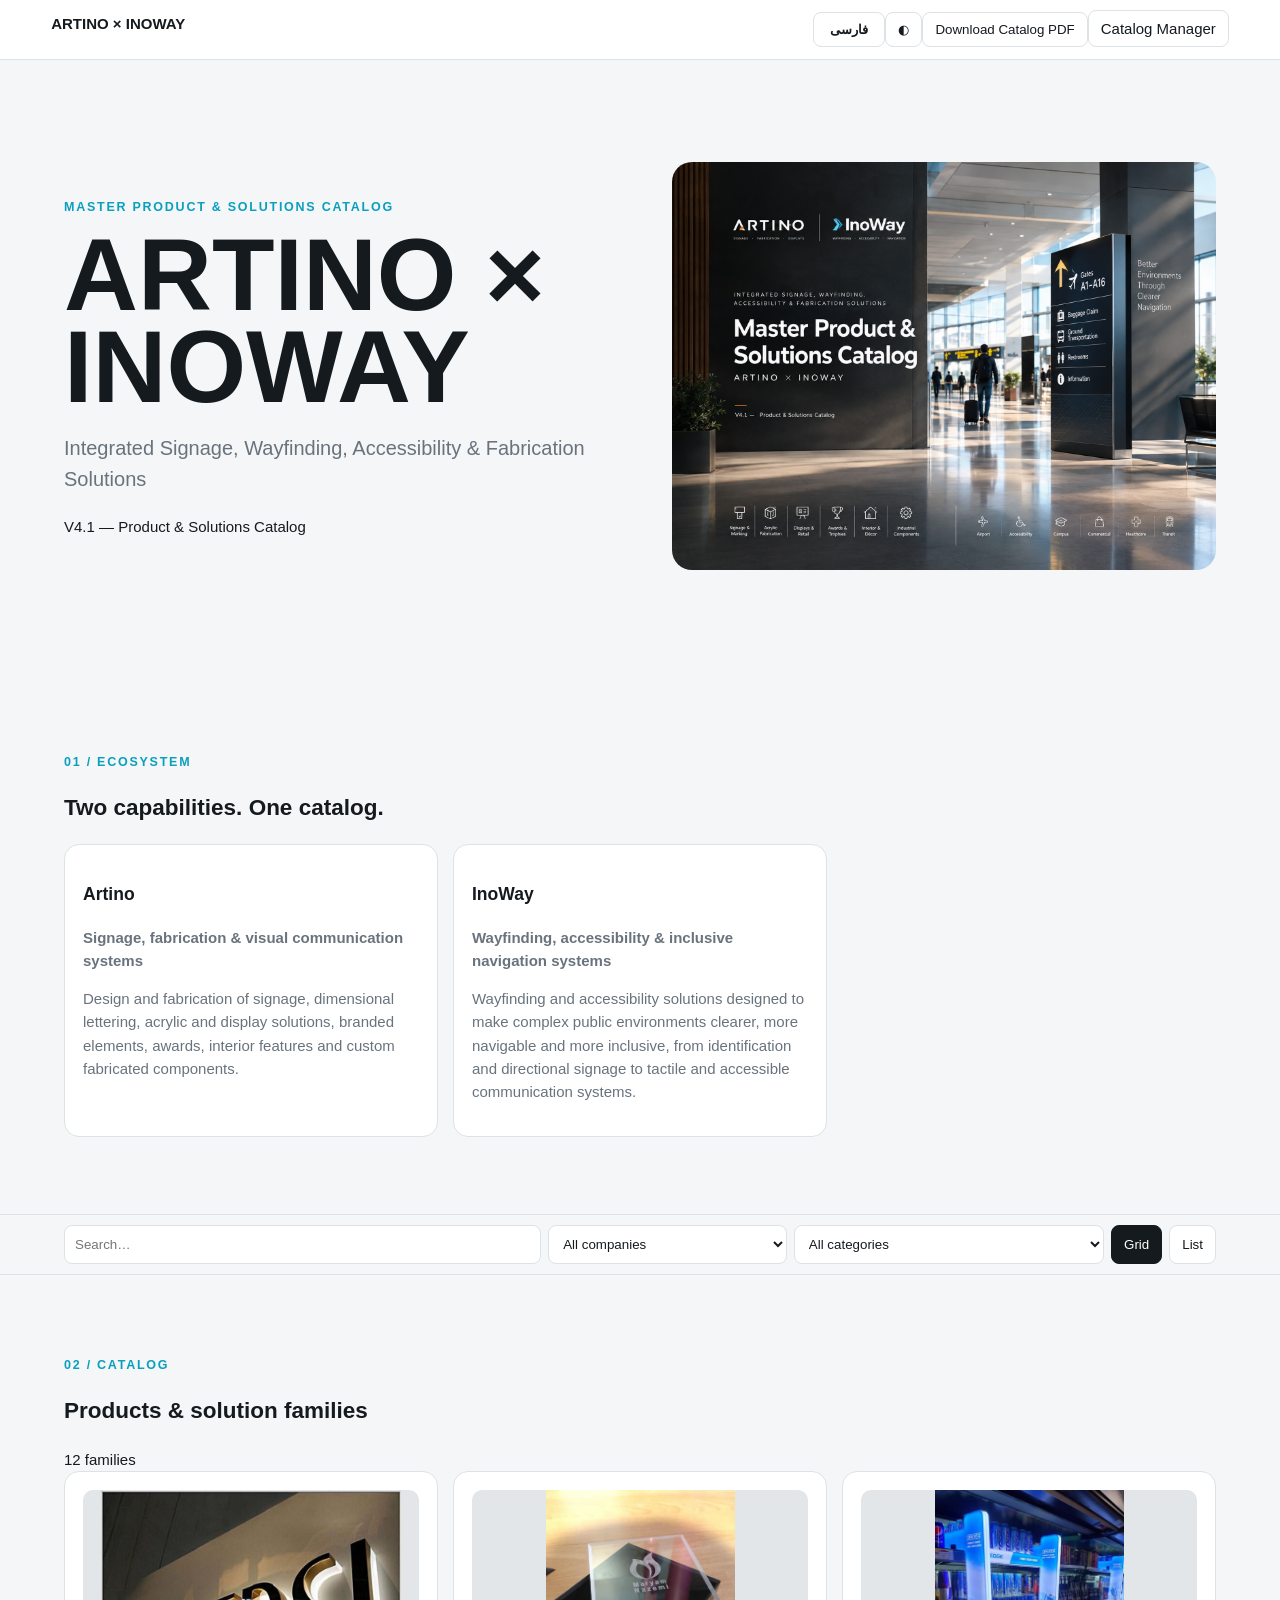
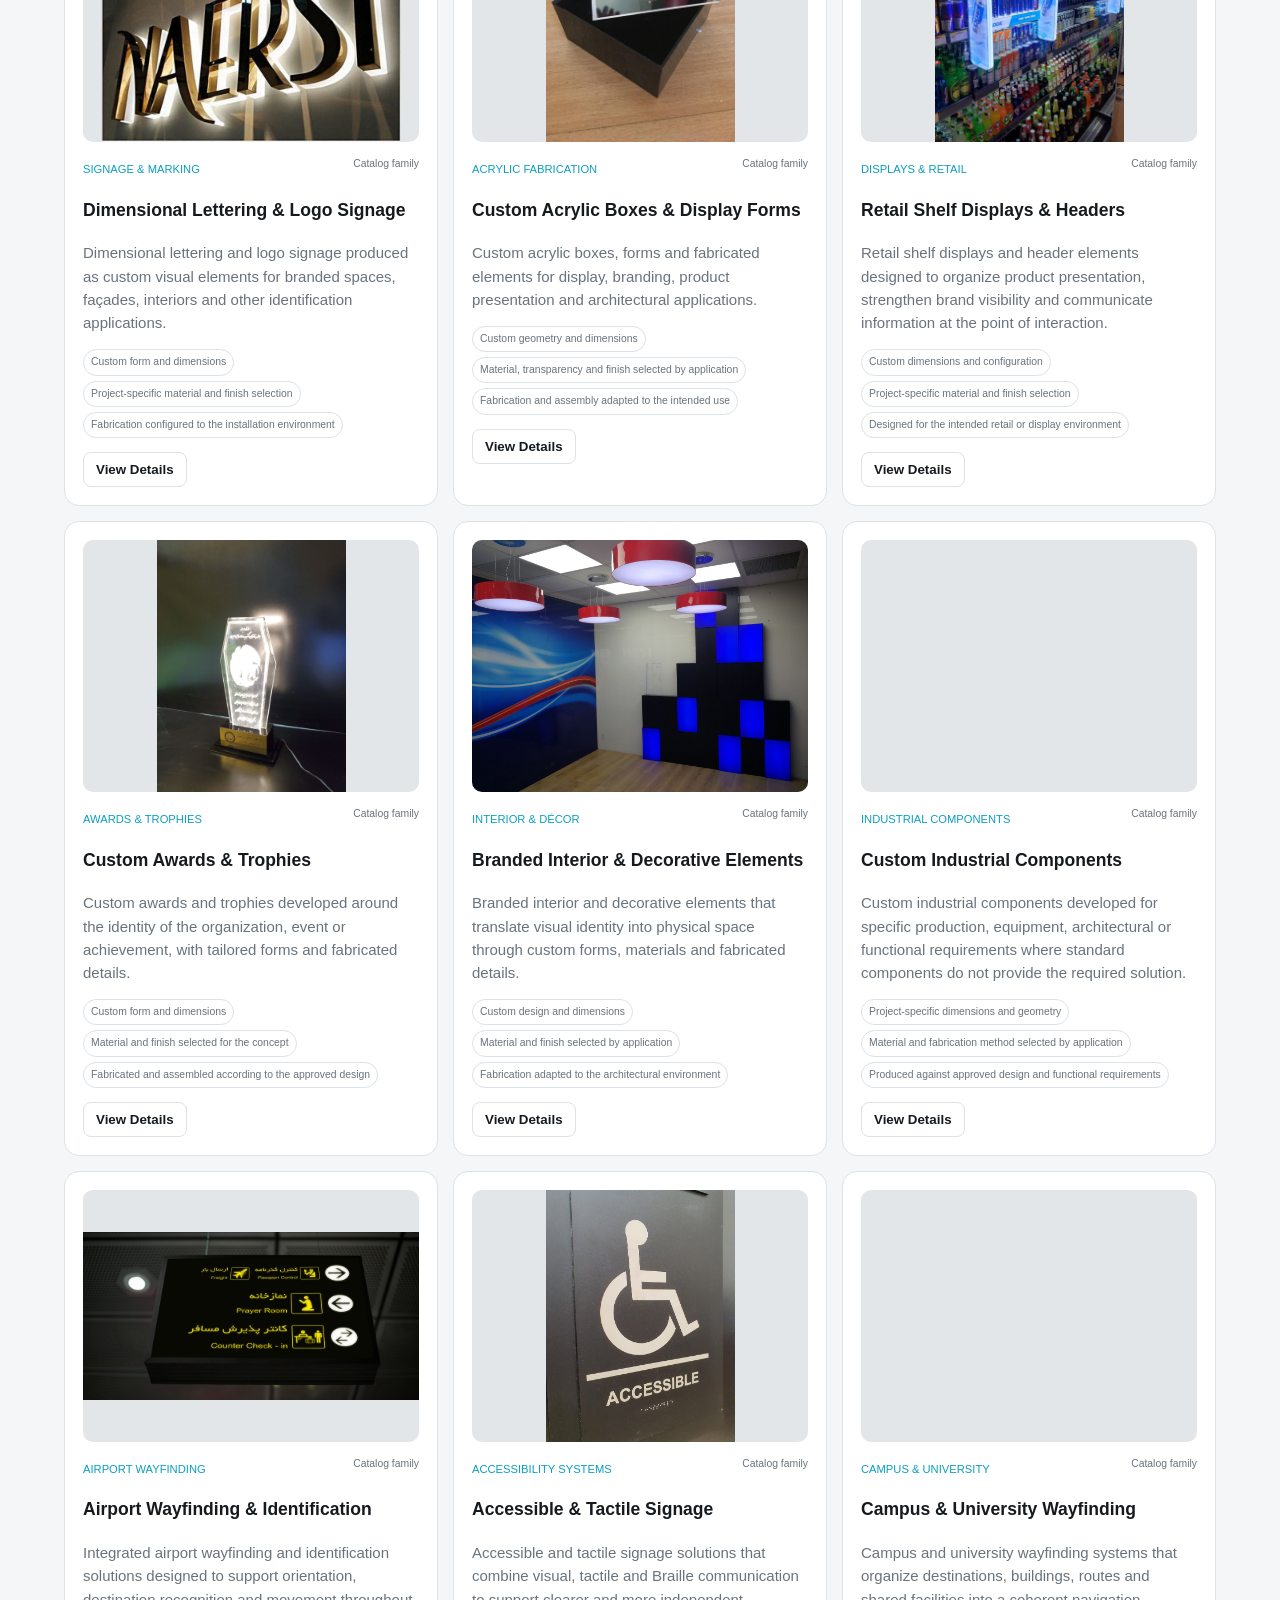
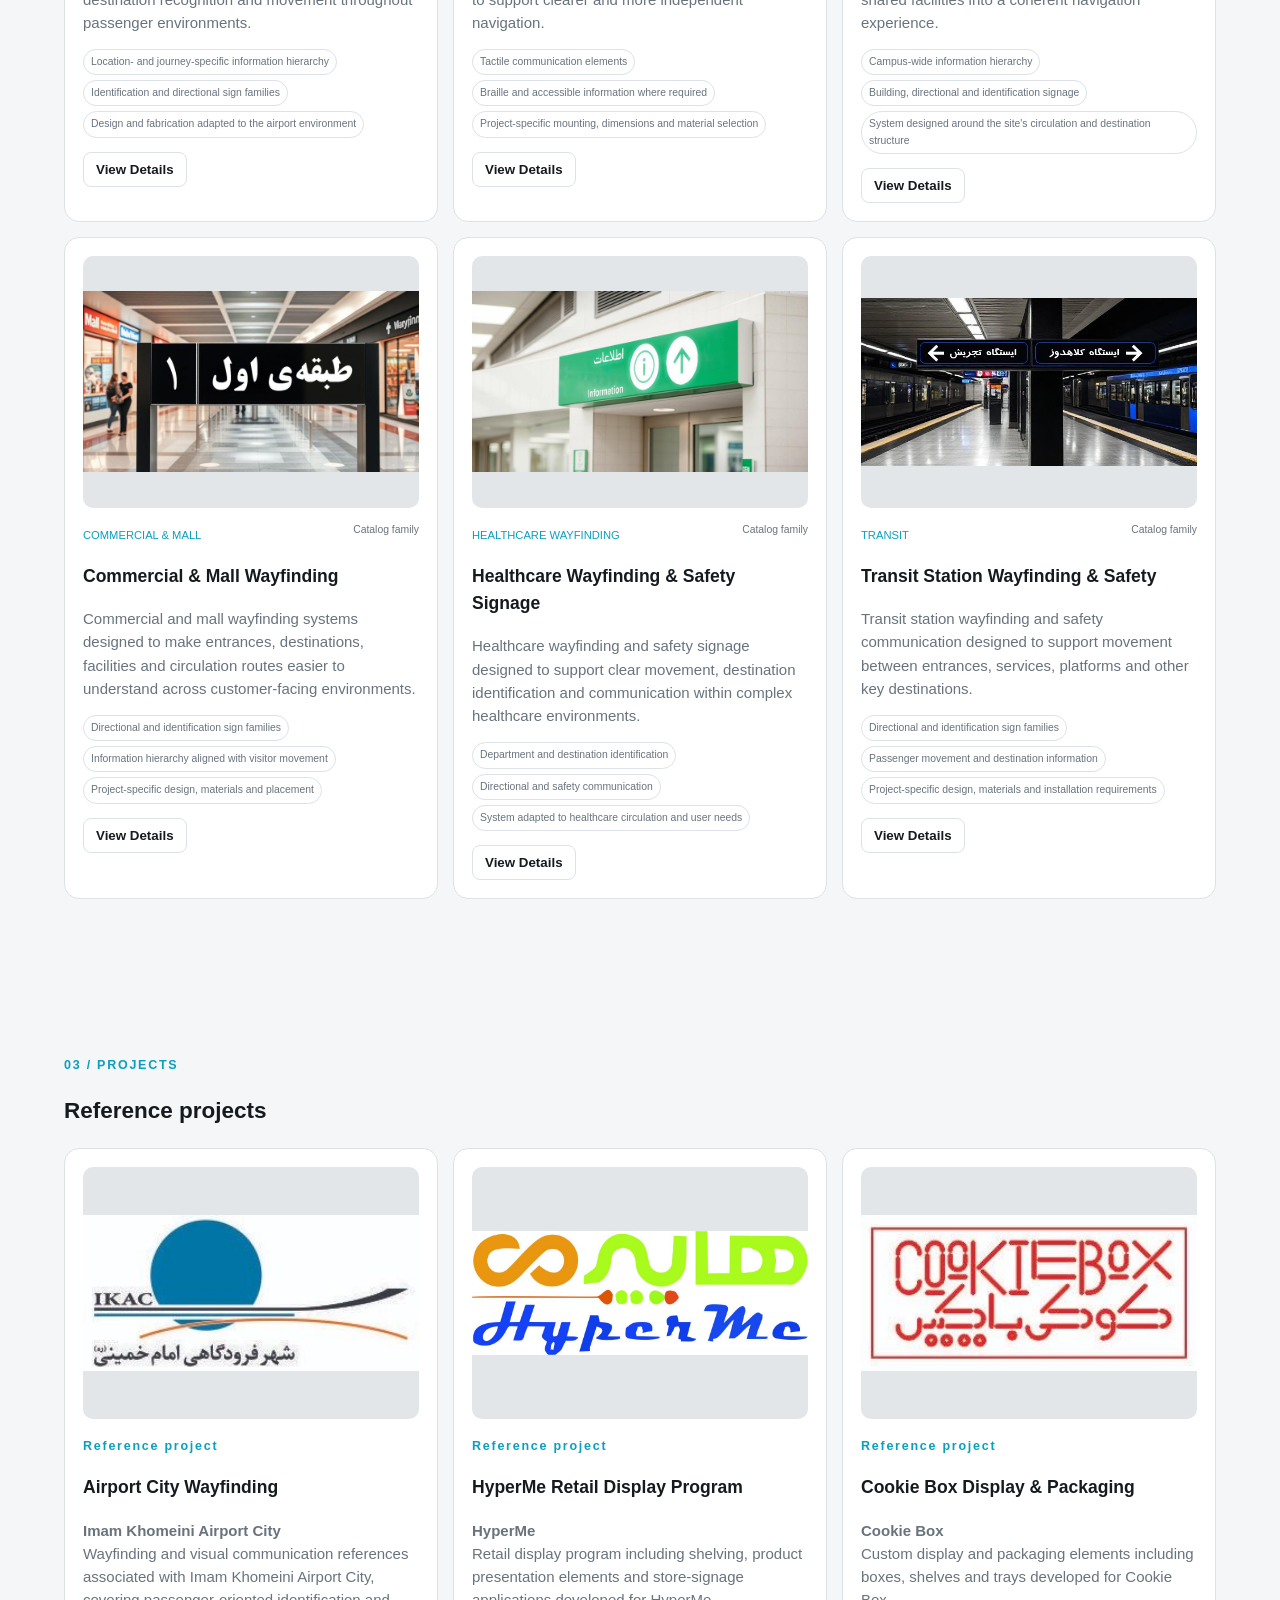
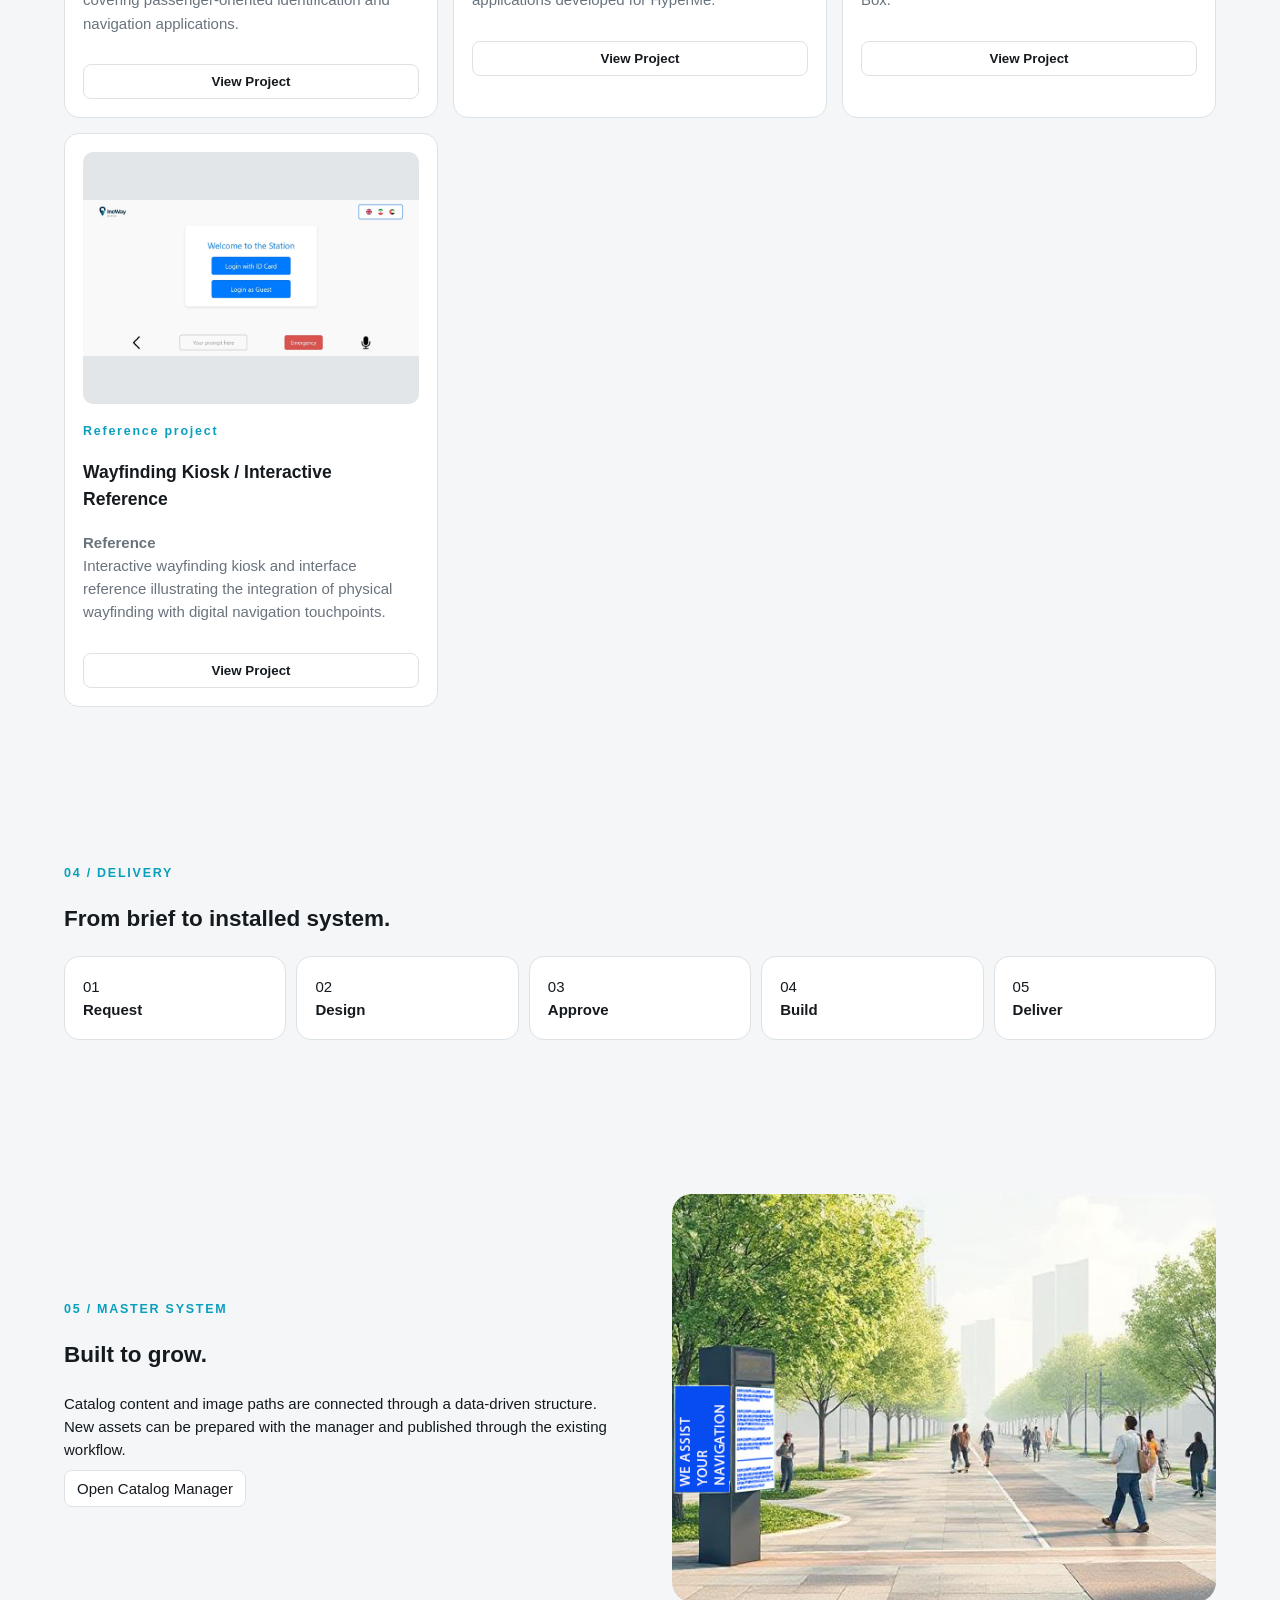
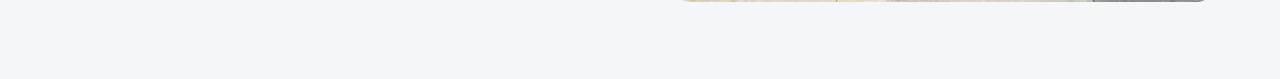
==== commit 94802657: "Fix v7" ====
--- a/index.html
+++ b/index.html
@@ -1,10 +1,10 @@
-<!doctype html><html><head><meta charset="utf-8"><meta name="viewport" content="width=device-width,initial-scale=1"><title>Artino × InoWay</title><link rel="stylesheet" href="styles.css"></head><body>
-<header><b>ARTINO × INOWAY</b><nav><button id="theme">◐</button><button id="print">Print / PDF</button><a href="admin.html">Catalog Manager</a></nav></header>
+<!doctype html><html lang="en" dir="ltr"><head><meta charset="utf-8"><meta name="viewport" content="width=device-width,initial-scale=1"><title>Artino × InoWay</title><link rel="stylesheet" href="styles.css"></head><body>
+<header><b>ARTINO × INOWAY</b><nav><button id="language">فارسی</button><button id="theme">◐</button><button id="print">Print / Save PDF</button><a id="managerLink" href="admin.html">Catalog Manager</a></nav></header>
 <main><section class="hero"><div><small>MASTER PRODUCT & SOLUTIONS CATALOG</small><h1 id="title"></h1><p id="subtitle"></p><span id="edition"></span></div><img src="images/cover-hero.jpg" alt=""></section>
-<section><small>01 / ECOSYSTEM</small><h2>Two capabilities. One catalog.</h2><div id="companies" class="companies"></div></section>
+<section><small id="ecosystemLabel">01 / ECOSYSTEM</small><h2 id="ecosystemTitle">Two capabilities. One catalog.</h2><div id="companies" class="companies"></div></section>
 <div class="filters"><input id="search" placeholder="Search…"><select id="company"><option value="all">All companies</option></select><select id="category"><option value="all">All categories</option></select><button id="grid">Grid</button><button id="list">List</button></div>
-<section><small>02 / CATALOG</small><h2>Products & solution families</h2><div id="count"></div><div id="catalog" class="catalog"></div></section>
-<section><small>03 / PROJECTS</small><h2>Reference projects</h2><div id="projects" class="projects"></div></section>
-<section><small>04 / DELIVERY</small><h2>From brief to installed system.</h2><div class="steps"><div>01<br><b>Request</b></div><div>02<br><b>Design</b></div><div>03<br><b>Approve</b></div><div>04<br><b>Build</b></div><div>05<br><b>Deliver</b></div></div></section>
-<section class="closing"><div><small>05 / MASTER SYSTEM</small><h2>Built to grow.</h2><p>Catalog records and image paths are data-linked. New assets can be prepared with the included intake tool and then published through Git.</p><a href="admin.html">Open Catalog Manager</a></div><img src="images/closing-hero.jpg" alt=""></section></main>
-<div id="modal" class="modal"><div class="modal-card"><button id="close">×</button><div id="body"></div></div></div><script src="script.js"></script></body></html>+<section><small id="catalogLabel">02 / CATALOG</small><h2 id="catalogTitle">Products & solution families</h2><div id="count"></div><div id="catalog" class="catalog"></div></section>
+<section><small id="projectsLabel">03 / PROJECTS</small><h2 id="projectsTitle">Reference projects</h2><div id="projects" class="projects"></div></section>
+<section><small id="deliveryLabel">04 / DELIVERY</small><h2 id="deliveryTitle">From brief to installed system.</h2><div id="steps" class="steps"></div></section>
+<section class="closing"><div><small id="masterLabel">05 / MASTER SYSTEM</small><h2 id="masterTitle">Built to grow.</h2><p id="masterText"></p><a id="managerLink2" href="admin.html">Open Catalog Manager</a></div><img src="images/closing-hero.jpg" alt=""></section></main>
+<div id="modal" class="modal"><div class="modal-card"><button id="close">×</button><div id="body"></div><div id="modalActions" class="modal-actions"><button id="downloadDetails" class="primary-action">Download PDF</button></div></div></div><div id="imageLightbox" class="image-lightbox" aria-hidden="true"></div><div id="pdf-export-root" aria-hidden="true"></div><script>(function(){if(location.protocol==="file:"){document.write("<script src=\"image-fallbacks.js\"><\/script>");}})();</script><script src="pdf-generator.js"></script><script src="script.js"></script></body></html>
--- a/styles.css
+++ b/styles.css
@@ -1,4 +1,35 @@
-*{box-sizing:border-box}:root{--bg:#f4f6f7;--panel:#fff;--ink:#151a1f;--muted:#69737d;--line:#dce2e6;--accent:#0b9fbe}body.dark{--bg:#0b1014;--panel:#12191f;--ink:#f3f6f7;--muted:#a5afb7;--line:#27323a}body{margin:0;background:var(--bg);color:var(--ink);font:15px/1.55 Inter,Arial,sans-serif}header{position:sticky;top:0;z-index:10;display:flex;justify-content:space-between;padding:12px 4vw;background:var(--panel);border-bottom:1px solid var(--line)}button,a{border:1px solid var(--line);background:var(--panel);color:var(--ink);padding:9px 12px;border-radius:8px;text-decoration:none;cursor:pointer}main{max-width:1450px;margin:auto}.hero{min-height:68vh;display:grid;grid-template-columns:1fr 1fr;gap:5vw;align-items:center;padding:6vw 5vw}.hero h1{font-size:clamp(3rem,8vw,8rem);line-height:.9;margin:12px 0}.hero p{font-size:1.25rem;color:var(--muted)}.hero img,.closing img{width:100%;aspect-ratio:4/3;object-fit:cover;border-radius:20px}section{padding:6vw 5vw}small{color:var(--accent);font-weight:700;letter-spacing:.14em}.companies,.catalog,.projects{display:grid;grid-template-columns:repeat(3,1fr);gap:15px}.companies>div,.card,.project,.steps>div{background:var(--panel);border:1px solid var(--line);border-radius:15px;padding:18px}.companies p,.card p,.project p{color:var(--muted)}.filters{position:sticky;top:49px;z-index:8;display:grid;grid-template-columns:2fr 1fr 1.3fr auto auto;gap:7px;padding:10px 5vw;background:var(--bg);border-block:1px solid var(--line)}.filters input,.filters select{padding:10px;border:1px solid var(--line);border-radius:8px;background:var(--panel);color:var(--ink)}.card-image{aspect-ratio:4/3;overflow:hidden;border-radius:10px;margin-bottom:14px;background:#e2e6e9}.card-image img{width:100%;height:100%;object-fit:cover}.catalog.list{grid-template-columns:1fr}.catalog.list .card{display:grid;grid-template-columns:260px 1fr;gap:18px}.catalog.list .card-image{margin:0}.pill{color:var(--accent);font-size:.7rem;text-transform:uppercase}.status{float:right;color:var(--muted);font-size:.65rem}.specs{display:flex;flex-wrap:wrap;gap:5px}.spec{border:1px solid var(--line);padding:4px 7px;border-radius:99px;font-size:.65rem;color:var(--muted)}.steps{display:grid;grid-template-columns:repeat(5,1fr);gap:10px}.closing{display:grid;grid-template-columns:1fr 1fr;gap:5vw;align-items:center}.modal{position:fixed;inset:0;background:#000a;display:none;align-items:center;justify-content:center;padding:20px;z-index:20}.modal.open{display:flex}.modal-card{background:var(--panel);max-width:800px;max-height:90vh;overflow:auto;padding:28px;border-radius:16px;position:relative}.modal-card>#close{position:absolute;right:12px;top:12px}.modal-card img{width:100%;margin-top:10px;border-radius:10px}
+*{box-sizing:border-box}:root{--bg:#f4f6f7;--panel:#fff;--ink:#151a1f;--muted:#69737d;--line:#dce2e6;--accent:#0b9fbe}body.dark{--bg:#0b1014;--panel:#12191f;--ink:#f3f6f7;--muted:#a5afb7;--line:#27323a}body{margin:0;background:var(--bg);color:var(--ink);font:15px/1.55 Inter,Arial,sans-serif}header{position:sticky;top:0;z-index:10;display:flex;justify-content:space-between;padding:12px 4vw;background:var(--panel);border-bottom:1px solid var(--line)}button,a{border:1px solid var(--line);background:var(--panel);color:var(--ink);padding:9px 12px;border-radius:8px;text-decoration:none;cursor:pointer}main{max-width:1450px;margin:auto}.hero{min-height:68vh;display:grid;grid-template-columns:1fr 1fr;gap:5vw;align-items:center;padding:6vw 5vw}.hero h1{font-size:clamp(3rem,8vw,8rem);line-height:.9;margin:12px 0}.hero p{font-size:1.25rem;color:var(--muted)}.hero img,.closing img{width:100%;aspect-ratio:4/3;object-fit:cover;border-radius:20px}section{padding:6vw 5vw}small{color:var(--accent);font-weight:700;letter-spacing:.14em}.companies,.catalog,.projects{display:grid;grid-template-columns:repeat(3,1fr);gap:15px}.companies>div,.card,.project,.steps>div{background:var(--panel);border:1px solid var(--line);border-radius:15px;padding:18px}.companies p,.card p,.project p{color:var(--muted)}.filters{position:sticky;top:49px;z-index:8;display:grid;grid-template-columns:2fr 1fr 1.3fr auto auto;gap:7px;padding:10px 5vw;background:var(--bg);border-block:1px solid var(--line)}.filters input,.filters select{padding:10px;border:1px solid var(--line);border-radius:8px;background:var(--panel);color:var(--ink)}.card-image{aspect-ratio:4/3;overflow:hidden;border-radius:10px;margin-bottom:14px;background:#e2e6e9}.card-image img{width:100%;height:100%;object-fit:contain;display:block}.catalog.list{grid-template-columns:1fr}.catalog.list .card{display:grid;grid-template-columns:260px 1fr;gap:18px}.catalog.list .card-image{margin:0}.pill{color:var(--accent);font-size:.7rem;text-transform:uppercase}.status{float:right;color:var(--muted);font-size:.65rem}.specs{display:flex;flex-wrap:wrap;gap:5px}.spec{border:1px solid var(--line);padding:4px 7px;border-radius:99px;font-size:.65rem;color:var(--muted)}.steps{display:grid;grid-template-columns:repeat(5,1fr);gap:10px}.closing{display:grid;grid-template-columns:1fr 1fr;gap:5vw;align-items:center}.modal{position:fixed;inset:0;background:#000a;display:none;align-items:center;justify-content:center;padding:20px;z-index:20}.modal.open{display:flex}.modal-card{background:var(--panel);max-width:800px;max-height:90vh;overflow:auto;padding:28px;border-radius:16px;position:relative}.modal-card>#close{position:absolute;right:12px;top:12px}.modal-card img{width:100%;margin-top:10px;border-radius:10px}
 @media(max-width:900px){.hero,.closing{grid-template-columns:1fr}.companies,.catalog,.projects{grid-template-columns:repeat(2,1fr)}.steps{grid-template-columns:repeat(2,1fr)}.filters{grid-template-columns:1fr 1fr}.filters input{grid-column:1/-1}}
 @media(max-width:600px){header nav a{display:none}.hero h1{font-size:18vw}.companies,.catalog,.projects,.steps{grid-template-columns:1fr}.catalog.list .card{display:block}.catalog.list .card-image{margin-bottom:14px}.filters{grid-template-columns:1fr}.filters input,.filters select{min-height:44px}}
 @media print{header,.filters{display:none!important}section,.hero{padding:15mm;break-inside:avoid}.card,.project,.companies>div,.steps>div{box-shadow:none}}
+html[dir="rtl"] body{font-family:Tahoma,"Segoe UI",Arial,sans-serif}html[dir="rtl"] header nav{display:flex;gap:7px;flex-direction:row-reverse}html[dir="rtl"] .status{float:left}html[dir="rtl"] .filters{direction:rtl}html[dir="rtl"] .catalog.list .card{direction:rtl}html[dir="rtl"] .modal-card>#close{right:auto;left:12px}html[dir="rtl"] small{letter-spacing:.06em}#language{min-width:72px;font-weight:700}
+
+/* Catalog view controls */
+.filters button.active{background:var(--ink);color:var(--panel);border-color:var(--ink)}
+.catalog.list .card-image{min-height:180px}
+@media print{.card-image{height:auto;aspect-ratio:auto;overflow:visible}.card-image img{height:auto;max-height:75mm;object-fit:contain}.project .card-image img{max-height:75mm}.card,.project{break-inside:avoid}.modal{display:none!important}}
+
+
+/* Project details, gallery and PDF export UI */
+.details{margin-top:14px;font-weight:700}.primary-action{background:var(--ink);color:var(--panel);border-color:var(--ink);font-weight:700}.modal-actions{display:flex;justify-content:flex-end;gap:8px;margin-top:22px;padding-top:16px;border-top:1px solid var(--line)}.detail-header h2{font-size:clamp(1.8rem,4vw,3rem);line-height:1.05;margin:10px 0}.detail-client{color:var(--muted)}.detail-specs{margin:14px 0 4px}.detail-gallery{display:grid;grid-template-columns:repeat(2,minmax(0,1fr));gap:12px;margin-top:20px}.gallery-image{position:relative;padding:6px;background:var(--bg);border:1px solid var(--line);border-radius:12px;overflow:hidden}.gallery-image img{width:100%;height:260px;object-fit:contain;background:var(--panel);display:block;border-radius:8px;margin:0}.gallery-image span{position:absolute;bottom:12px;left:12px;background:#000b;color:#fff;border-radius:99px;padding:3px 7px;font-size:10px;direction:ltr}.image-lightbox{position:fixed;inset:0;background:#000e;z-index:40;display:none;align-items:center;justify-content:center;padding:30px}.image-lightbox.open{display:flex}.image-lightbox img{max-width:94vw;max-height:90vh;object-fit:contain}.image-lightbox button{position:absolute;top:20px;right:20px;background:#fff;color:#111;border:0;font-size:28px;width:44px;height:44px;border-radius:50%;padding:0}.projects .details{width:100%}
+html[dir="rtl"] .modal-actions{justify-content:flex-start}.modal-card{width:min(1100px,95vw)}
+@media(max-width:700px){.detail-gallery{grid-template-columns:1fr}.gallery-image img{height:220px}.modal-card{padding:20px}.modal-actions{justify-content:stretch}.modal-actions button{width:100%}}
+
+
+/* PDF export surface: keep it inside the document viewport so html2canvas can capture it reliably. */
+#pdf-export-root{position:absolute;left:0;top:0;width:794px;z-index:99999;pointer-events:none;background:#fff;}
+#pdf-export-root.pdf-exporting{display:block!important;}
+#pdf-export-root.pdf-exporting .pdf-page{visibility:visible!important;}
+
+.card-image img.image-missing,.gallery-image img.image-missing{background:linear-gradient(135deg,#e9eef0,#f8fafb);object-fit:contain;}
+
+/* Dedicated PDF / print export mode. The export surface is printed instead of the live catalog UI. */
+#pdf-export-root{display:none}
+body.pdf-printing > *:not(#pdf-export-root){display:none !important}
+body.pdf-printing{margin:0 !important;background:#fff !important}
+body.pdf-printing #pdf-export-root{display:block !important;position:static !important;width:794px !important;margin:0 auto !important;background:#fff !important}
+@media print{
+  body.pdf-printing{background:#fff !important}
+  body.pdf-printing #pdf-export-root{display:block !important}
+  @page{size:A4 portrait;margin:0}
+}
